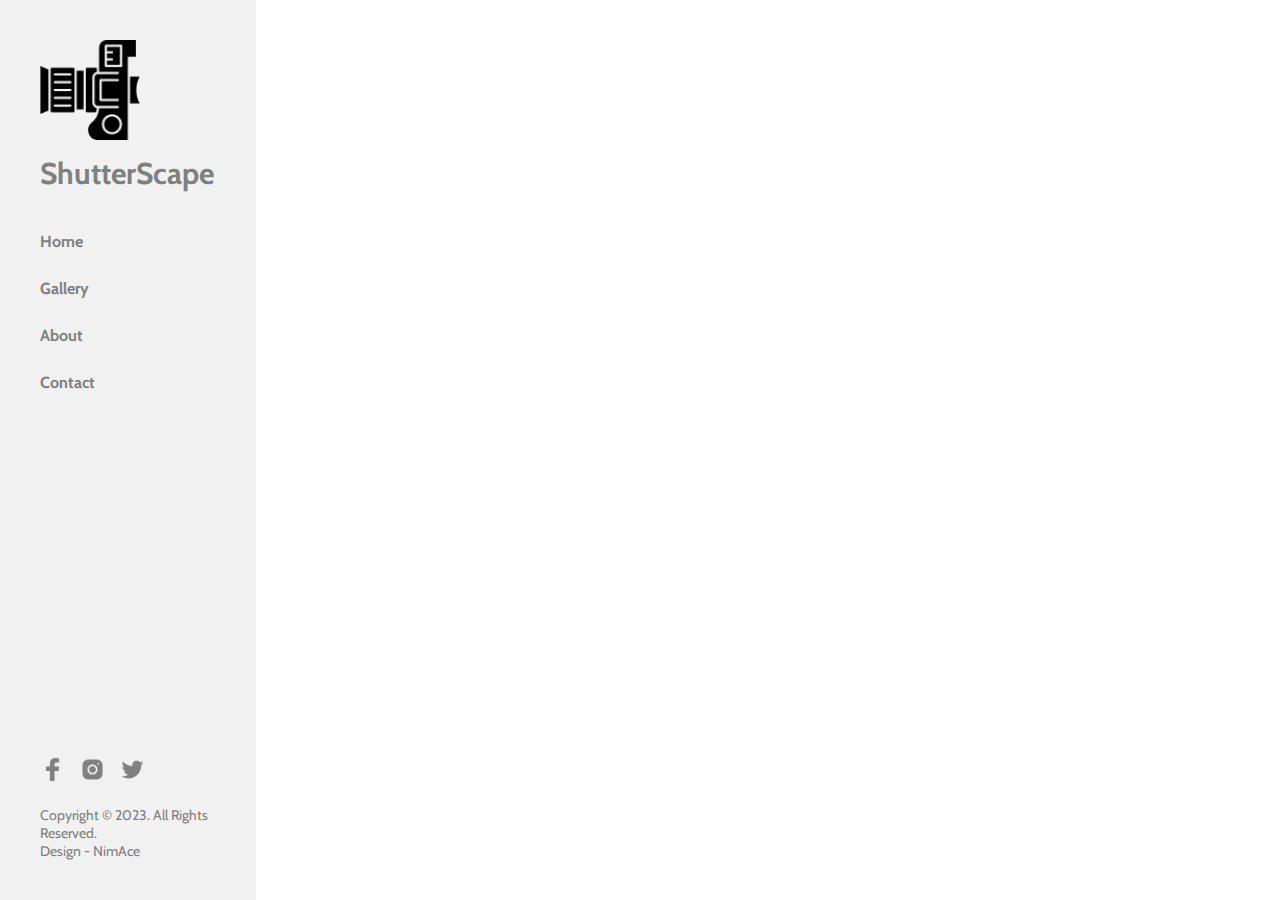
==== ShutterScape/index.html @ e4b71963 "Sidebar Desktop" ====
Icons/<!DOCTYPE html>
<html lang="en">
<head>
    <meta charset="UTF-8">
    <meta http-equiv="X-UA-Compatible" content="IE=edge">
    <meta name="viewport" content="width=device-width, initial-scale=1.0">
    <link rel="stylesheet" href="CSS/style.css">
    <title>Sidebar</title>
</head>
<body>
    <aside>
        <div class="container">
            <div class="logo">
                <a href="index.html">
                    <img src="Images/Icons/logo.png">
                    <h1 class="name">ShutterScape</h1>
                </a>
            </div>
            <div class="nav">
                <ul class="nav-list">
                    <li class="nav-items">
                        <a href="index.html">Home</a>
                    </li>
                    <li class="nav-items">
                        <a href="gallery.html">Gallery</a>
                    </li>
                    <li class="nav-items">
                        <a href="about.html">About</a>
                    </li>
                    <li class="nav-items">
                        <a href="contact.html">Contact</a>
                    </li>
                </ul>
            </div>
            <div class="footer">
                <div class="social">
                    <ul class="social-list">
                        <li class="social-items">
                            <a href="https://www.facebook.com">
                                <img src="Images/Icons/facebook.png">
                            </a>
                        </li>
                        <li class="social-items">
                            <a href="https://www.instagram.com">
                                <img src="Images/Icons/instagram.png">
                            </a>
                        </li>
                        <li class="social-items">
                            <a href="https://www.twitter.com">
                                <img src="Images/Icons/twitter.png">
                            </a>
                        </li>
                    </ul>
                </div>
                <div class="copyright">
                    <p>Copyright &copy; 2023. All Rights Reserved.</p>
                    <p>Design - NimAce</p>
                </div>
            </div>
        </div>
    </aside>
</body>
</html>
---- ShutterScape/CSS/style.css ----
@import url('https://fonts.googleapis.com/css2?family=Cabin');

*{
    margin: 0;
    padding: 0;
    box-sizing: border-box;
    font-family: 'Cabin', sans-serif;
}

aside {
    min-width: 250px;
    width: 20%;
    height: 100vh;
    background-color: #f1f1f1;
    position: fixed;
    top: 0;
    left: 0;
    z-index: 1;
}

aside .container{
    padding: 40px;
    position: relative;
    height: 100%;
    color: #808080;
}

aside .container ul{
    list-style: none;
}

aside .container a{
    text-decoration: none;
    color: #808080;
}

aside .container a:hover{
    color: #000;
    transition: .5s;
}

aside .container .logo img{
    width: 100px;
    height: 100px;
}

aside .container .logo .name{
    padding: 15px 0 0 0;
    font-size: 30px;
}

aside .container .nav{
    padding: 40px 0;
}

aside .container .nav .nav-list .nav-items{
    margin-bottom: 28px;
    font-size: 16px;
    font-weight: bold;
}

aside .container .nav .nav-list .nav-items a:hover{
    text-decoration: underline;
}

aside .container .footer{
    position: absolute;
    bottom: 40px;
    left: 40px;
    right: 40px;
}

aside .container .footer .social .social-list{
    display: flex;
    padding-bottom: 20px;
}

aside .container .footer .social .social-list .social-items{
    padding-right: 15px;
}

aside .container .footer .social .social-list .social-items img{
    height: 25px;
    width: 25px;
}

aside .container .footer .copyright p{
    font-size: 14px;
}
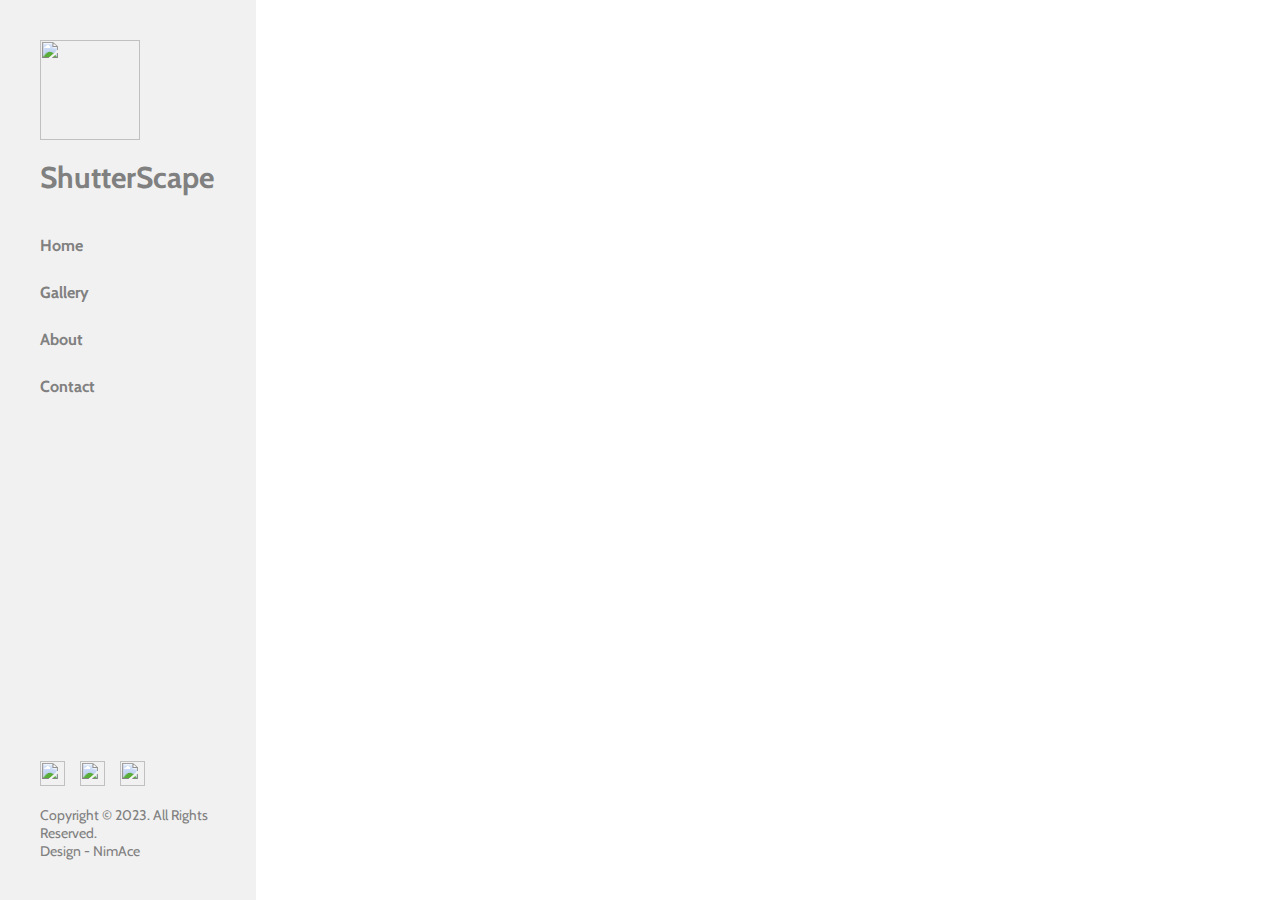
==== commit 80cd3d65: "Sidebar Responsive" ====
--- a/ShutterScape/index.html
+++ b/ShutterScape/index.html
@@ -1,63 +1,73 @@
-Icons/<!DOCTYPE html>
+<!DOCTYPE html>
 <html lang="en">
 <head>
     <meta charset="UTF-8">
     <meta http-equiv="X-UA-Compatible" content="IE=edge">
     <meta name="viewport" content="width=device-width, initial-scale=1.0">
     <link rel="stylesheet" href="CSS/style.css">
-    <title>Sidebar</title>
+    <title>SideBar</title>
 </head>
 <body>
     <aside>
         <div class="container">
             <div class="logo">
                 <a href="index.html">
-                    <img src="Images/Icons/logo.png">
+                    <img src="Images/logo.png">
                     <h1 class="name">ShutterScape</h1>
                 </a>
             </div>
-            <div class="nav">
-                <ul class="nav-list">
-                    <li class="nav-items">
-                        <a href="index.html">Home</a>
-                    </li>
-                    <li class="nav-items">
-                        <a href="gallery.html">Gallery</a>
-                    </li>
-                    <li class="nav-items">
-                        <a href="about.html">About</a>
-                    </li>
-                    <li class="nav-items">
-                        <a href="contact.html">Contact</a>
-                    </li>
-                </ul>
+            <div class="click-container">
+                <div class="menu-toggle">
+                    <div class="line"></div>
+                    <div class="line"></div>
+                    <div class="line"></div>
+                </div>
             </div>
-            <div class="footer">
-                <div class="social">
-                    <ul class="social-list">
-                        <li class="social-items">
-                            <a href="https://www.facebook.com">
-                                <img src="Images/Icons/facebook.png">
-                            </a>
+            <div class="menu-contents">
+                <div class="nav">
+                    <ul class="nav-list">
+                        <li class="nav-items">
+                            <a href="index.html">Home</a>
                         </li>
-                        <li class="social-items">
-                            <a href="https://www.instagram.com">
-                                <img src="Images/Icons/instagram.png">
-                            </a>
+                        <li class="nav-items">
+                            <a href="gallery.html">Gallery</a>
                         </li>
-                        <li class="social-items">
-                            <a href="https://www.twitter.com">
-                                <img src="Images/Icons/twitter.png">
-                            </a>
+                        <li class="nav-items">
+                            <a href="about.html">About</a>
+                        </li>
+                        <li class="nav-items">
+                            <a href="contact.html">Contact</a>
                         </li>
                     </ul>
                 </div>
-                <div class="copyright">
-                    <p>Copyright &copy; 2023. All Rights Reserved.</p>
-                    <p>Design - NimAce</p>
+                <div class="footer">
+                    <div class="social">
+                        <ul class="social-list">
+                            <li class="social-items">
+                                <a href="https://www.facebook.com">
+                                    <img src="Images/facebook.png">
+                                </a>
+                            </li>
+                            <li class="social-items">
+                                <a href="https://www.instagram.com">
+                                    <img src="Images/instagram.png">
+                                </a>
+                            </li>
+                            <li class="social-items">
+                                <a href="https://www.twitter.com">
+                                    <img src="Images/twitter.png">
+                                </a>
+                            </li>
+                        </ul>
+                    </div>
+                    <div class="copyright">
+                        <p>Copyright &copy; 2023. All Rights Reserved.</p>
+                        <p>Design - NimAce</p>
+                    </div>
                 </div>
             </div>
         </div>
     </aside>
 </body>
-</html>+</html>
+<script type="text/javascript" src="JS/main.js"></script>--- a/ShutterScape/CSS/style.css
+++ b/ShutterScape/CSS/style.css
@@ -7,22 +7,24 @@
     font-family: 'Cabin', sans-serif;
 }
 
-aside {
-    min-width: 250px;
-    width: 20%;
-    height: 100vh;
+aside{
+    height: 90px;
+    width: 100%;
     background-color: #f1f1f1;
     position: fixed;
     top: 0;
     left: 0;
-    z-index: 1;
+    right: 0;
 }
 
 aside .container{
-    padding: 40px;
+    padding: 0 30px;
     position: relative;
     height: 100%;
     color: #808080;
+    background-color: white;
+    display: flex;
+    align-items: center;
 }
 
 aside .container ul{
@@ -32,6 +34,8 @@
 aside .container a{
     text-decoration: none;
     color: #808080;
+    display: flex;
+    align-items: center;
 }
 
 aside .container a:hover{
@@ -39,51 +43,268 @@
     transition: .5s;
 }
 
+/* =========== Mobile Begins =========== */
+
+/* =========== Logo Begins =========== */
 aside .container .logo img{
+    height: 40px;
+    width: 40px;
+}
+
+aside .container .logo .name{
+    padding: 0 0 0 10px;
+    font-size: 26px;
+    color: #000;
+}
+/* =========== Logo Ends =========== */
+
+/* =========== Hamburger Begins =========== */
+aside .container input{
+    transform: scale(0);
+}
+
+aside .container .click-container{
+    position: absolute;
+    right: 30px;
+    height: 45px;
+    width: auto;
+    cursor: pointer;
+    display: flex;
+    align-items: center;
+}
+
+aside .container .click-container .menu-toggle{
+    position: relative;
+    height: 40px;
+    width: 30px;
+    padding-left: auto;
+}
+
+aside .container .click-container .menu-toggle .line{
+    width: 30px;
+    height: 3px;
+    position: absolute;
+    background-color: #000;
+    transition: .5s;
+    border-radius: 10px;
+}
+
+aside .container .click-container .menu-toggle .line:nth-child(1){
+    position: absolute;
+    top: 10px;
+}
+
+aside .container .click-container .menu-toggle .line:nth-child(2){
+    position: absolute;
+    top: 20px;
+}
+
+aside .container .click-container .menu-toggle .line:nth-child(3){
+    position: absolute;
+    top: 30px;
+}
+
+aside .container .click-container .active .line:nth-child(1){
+    transform: rotate(45deg) translate(9.5px, 5px);
+}
+
+aside .container .click-container .active .line:nth-child(2){
+    opacity: 0;
+}
+
+aside .container .click-container .active .line:nth-child(3){
+    transform: rotate(-45deg) translate(9px, -5px);
+}
+/* =========== Hamburger Ends =========== */
+
+/* =========== Menu Begins =========== */
+aside .container .menu-contents > *{
+    display: none;
+}
+
+aside .container > .active{
+    position: absolute;
+    background: #D9D9D9;
+    top: 90px;
+    height: calc(100vh - 190px);
+    left: 0;
+    right: 0;
+    display: flex;
+    flex-direction: column;
+    align-items: center;
+    justify-content: center;
+    width: 100%;
+    opacity: 0.8;
+}
+
+aside .container > .active > *{
+    display: block;
+}
+
+aside .container .active .nav{
+    width: 100%;
+}
+
+aside .container .active .nav .nav-list{
+    display: flex;
+    flex-direction: column;
+    align-items: center;
+    justify-content: center;
+
+}
+
+aside .container .active .nav .nav-list .nav-items{
+    padding: 10% 0;
+    border-bottom: 2px solid black;
+    font-size: 30px;
+    width: 50%;
+    display: flex;
+    justify-content: center;
+}
+
+aside .container .active .nav .nav-list .nav-items:last-child{
+    border-bottom: none;
+}
+/* =========== Menu Ends =========== */
+
+/* =========== Footer Begins =========== */
+aside .container .active .footer{
+    position: fixed;
+    bottom: 0;
+    left: 0;
+    right: 0;
+    height: 100px;
+    display: flex;
+    align-items: center;
+    justify-content: center;
+    flex-direction: column;
+    background:white;
+}
+
+aside .container .active .footer .social{
+    width: 100%;
+    display: flex;
+    align-items: center;
+    justify-content: center;
+    flex-direction: column;
+}
+
+aside .container .active .footer .social .social-list{
+    display: flex;
+    align-items: center;
+    justify-content: center;
+    height: 20px;
     width: 100px;
-    height: 100px;
-}
-
-aside .container .logo .name{
-    padding: 15px 0 0 0;
-    font-size: 30px;
-}
-
-aside .container .nav{
-    padding: 40px 0;
-}
-
-aside .container .nav .nav-list .nav-items{
-    margin-bottom: 28px;
-    font-size: 16px;
-    font-weight: bold;
-}
-
-aside .container .nav .nav-list .nav-items a:hover{
-    text-decoration: underline;
-}
-
-aside .container .footer{
-    position: absolute;
-    bottom: 40px;
-    left: 40px;
-    right: 40px;
-}
-
-aside .container .footer .social .social-list{
-    display: flex;
-    padding-bottom: 20px;
-}
-
-aside .container .footer .social .social-list .social-items{
-    padding-right: 15px;
-}
-
-aside .container .footer .social .social-list .social-items img{
-    height: 25px;
-    width: 25px;
-}
-
-aside .container .footer .copyright p{
+}
+
+aside .container .active .footer .social .social-list .social-items{
+    padding: 0 15px;
+}
+
+aside .container .active .footer .social .social-list .social-items img{
+    height: 20px;
+}
+
+aside .container .active .footer .copyright{
+    width: 100%;
+    text-align: center;
+    padding-top: 10px;
+}
+
+aside .container .active .footer .copyright p{
     font-size: 14px;
-}+}
+/* =========== Footer Ends =========== */
+
+
+
+/* =========== Mobile Ends =========== */
+
+
+
+/* =========== Desktop Begins =========== */
+@media (min-width: 400px){
+    aside {
+        min-width: 250px;
+        width: 20%;
+        height: 100vh;
+    }
+
+    aside .container{
+        padding: 40px;
+        display: block;
+        background: #f1f1f1;
+    }
+
+    aside .container .logo a{
+        display: block;
+    }
+
+    aside .container a:hover >  .name{
+        color: #000;
+        transition: .5s;
+    }
+
+    aside .container .logo img{
+        width: 100px;
+        height: 100px;
+    }
+
+    aside .container .logo .name{
+        padding: 15px 0 0 0;
+        font-size: 30px;
+        text-decoration: none;
+        color: #808080;
+    }
+
+    aside .click-container{
+        transform: scale(0);
+    }
+
+    aside .container .menu-contents > *{
+        display: block;
+    }
+
+    aside .container .nav{
+        padding: 40px 0;
+    }
+
+    aside .container .nav .nav-list{
+        justify-content: left;
+    }
+
+    aside .container .nav .nav-list .nav-items{
+        margin-bottom: 28px;
+        font-size: 16px;
+        font-weight: bold;
+        border: none;
+        justify-content: left;
+    }
+
+    aside .container .footer{
+        position: absolute;
+        bottom: 40px;
+        left: 40px;
+        right: 40px;
+    }
+
+    aside .container .footer .social .social-list{
+        display: flex;
+        flex-direction: row;
+        padding-bottom: 20px;
+    }
+
+    aside .container .footer .social .social-list .social-items{
+        padding-right: 15px;
+    }
+
+    aside .container .footer .social .social-list .social-items img{
+        height: 25px;
+        width: 25px;
+    }
+
+    aside .container .footer .copyright p{
+        font-size: 14px;
+    }
+}
+/* =========== Desktop Ends =========== */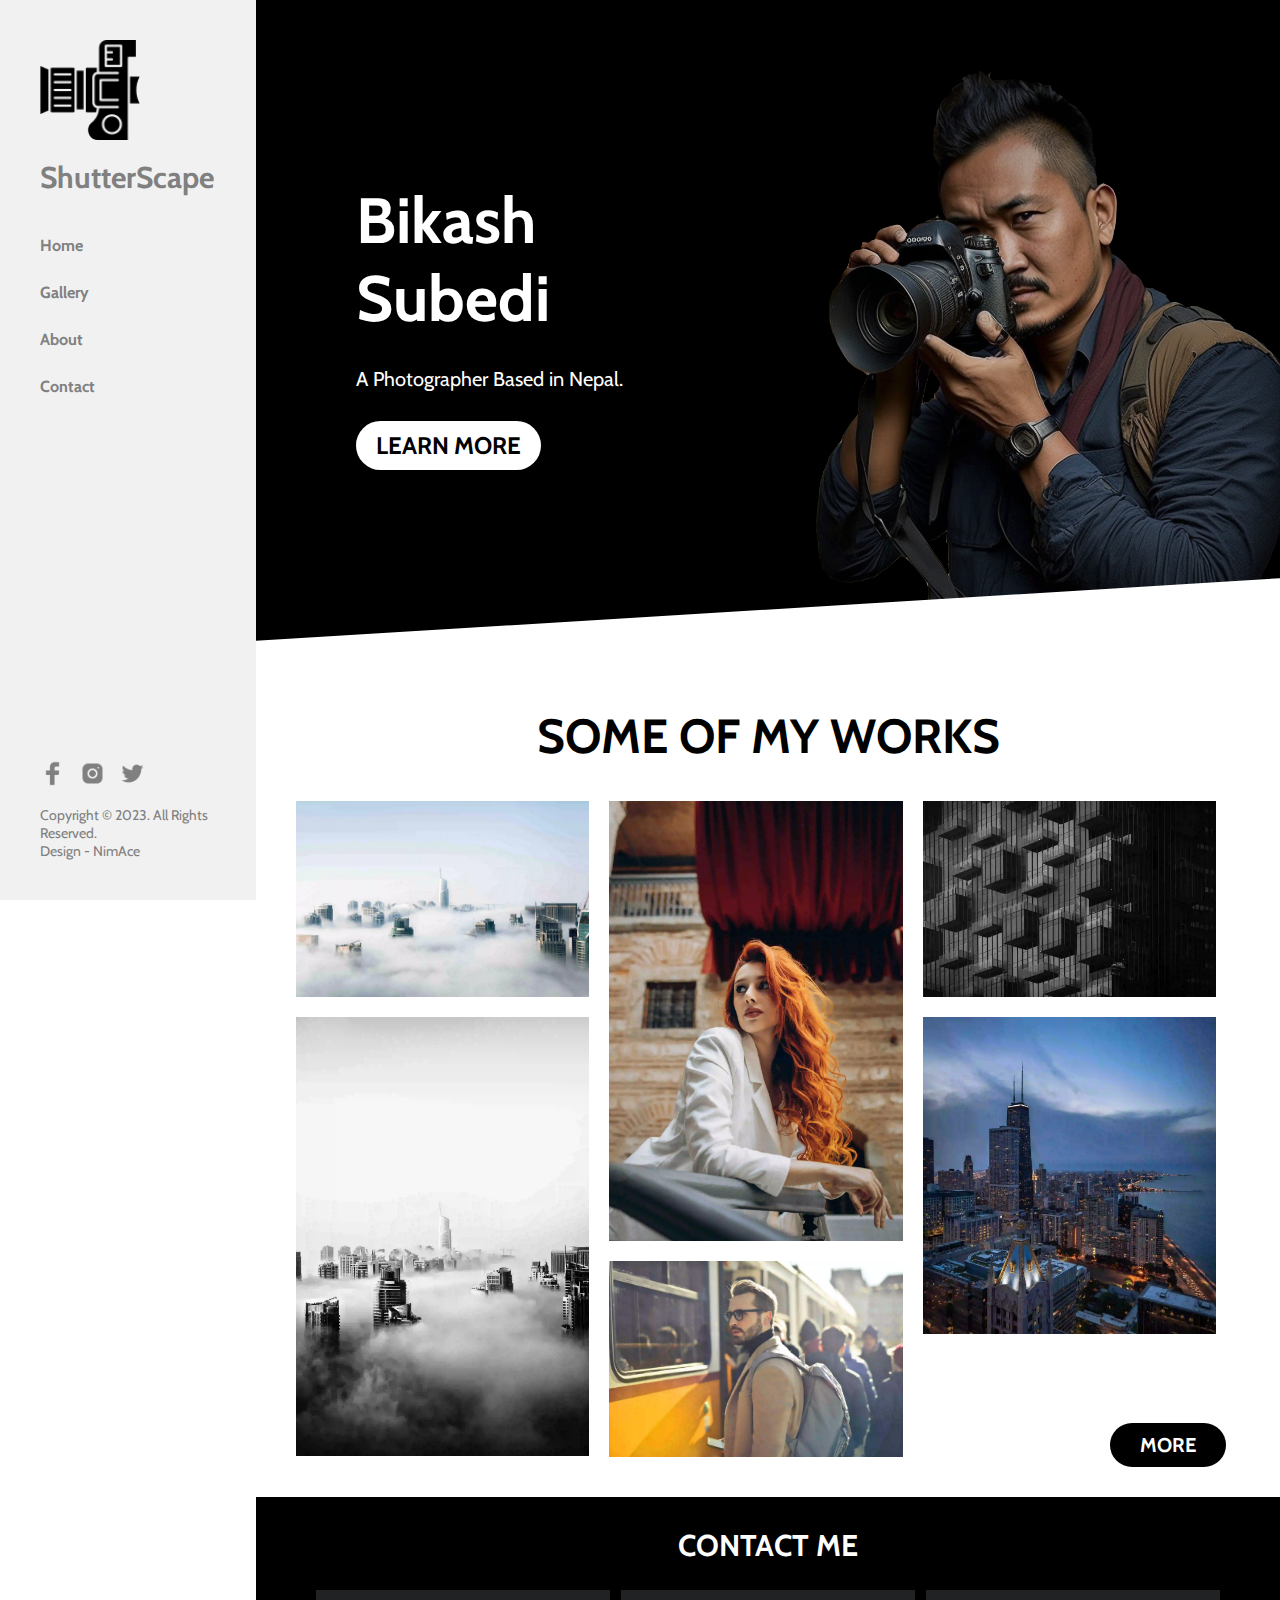
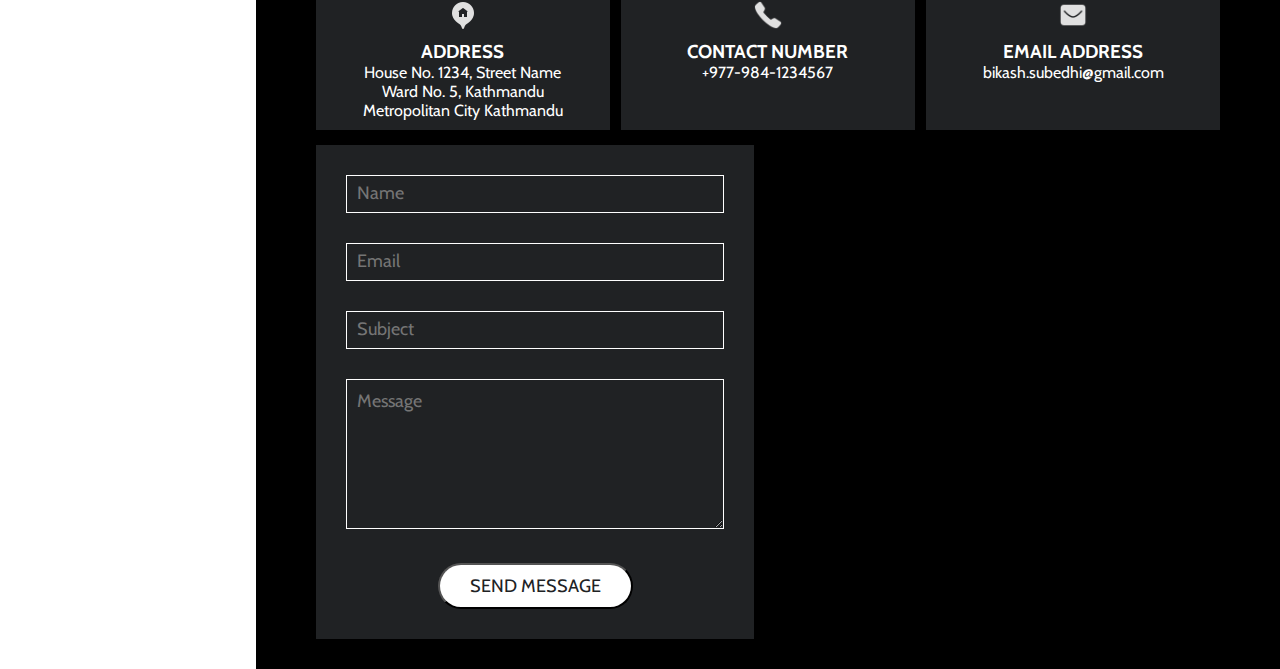
==== commit 77583f24: "Home Page Complete" ====
--- a/ShutterScape/index.html
+++ b/ShutterScape/index.html
@@ -1,73 +1,221 @@
 <!DOCTYPE html>
 <html lang="en">
-<head>
-    <meta charset="UTF-8">
-    <meta http-equiv="X-UA-Compatible" content="IE=edge">
-    <meta name="viewport" content="width=device-width, initial-scale=1.0">
-    <link rel="stylesheet" href="CSS/style.css">
+  <head>
+    <meta charset="UTF-8" />
+    <meta http-equiv="X-UA-Compatible" content="IE=edge" />
+    <meta name="viewport" content="width=device-width, initial-scale=1.0" />
+    <link rel="stylesheet" href="CSS/style.css" />
     <title>SideBar</title>
-</head>
-<body>
+  </head>
+  <body>
+    <!--------------- Sidebar Begins --------------->
     <aside>
-        <div class="container">
-            <div class="logo">
-                <a href="index.html">
-                    <img src="Images/logo.png">
-                    <h1 class="name">ShutterScape</h1>
-                </a>
-            </div>
-            <div class="click-container">
-                <div class="menu-toggle">
-                    <div class="line"></div>
-                    <div class="line"></div>
-                    <div class="line"></div>
-                </div>
-            </div>
-            <div class="menu-contents">
-                <div class="nav">
-                    <ul class="nav-list">
-                        <li class="nav-items">
-                            <a href="index.html">Home</a>
-                        </li>
-                        <li class="nav-items">
-                            <a href="gallery.html">Gallery</a>
-                        </li>
-                        <li class="nav-items">
-                            <a href="about.html">About</a>
-                        </li>
-                        <li class="nav-items">
-                            <a href="contact.html">Contact</a>
-                        </li>
-                    </ul>
-                </div>
-                <div class="footer">
-                    <div class="social">
-                        <ul class="social-list">
-                            <li class="social-items">
-                                <a href="https://www.facebook.com">
-                                    <img src="Images/facebook.png">
-                                </a>
-                            </li>
-                            <li class="social-items">
-                                <a href="https://www.instagram.com">
-                                    <img src="Images/instagram.png">
-                                </a>
-                            </li>
-                            <li class="social-items">
-                                <a href="https://www.twitter.com">
-                                    <img src="Images/twitter.png">
-                                </a>
-                            </li>
-                        </ul>
-                    </div>
-                    <div class="copyright">
-                        <p>Copyright &copy; 2023. All Rights Reserved.</p>
-                        <p>Design - NimAce</p>
-                    </div>
-                </div>
-            </div>
-        </div>
+      <div class="container">
+        <!---------- Logo Begins ---------->
+        <div class="logo">
+          <a href="index.html">
+            <img src="Images/Icons/logo.png" />
+            <h1 class="name">ShutterScape</h1>
+          </a>
+        </div>
+        <!---------- Logo Ends ---------->
+        <!---------- Hamburger Begins ---------->
+        <div class="click-container">
+          <div class="menu-toggle">
+            <div class="line"></div>
+            <div class="line"></div>
+            <div class="line"></div>
+          </div>
+        </div>
+        <!---------- Hamburger Ends ---------->
+        <!---------- Menu Begins ---------->
+        <div class="menu-contents">
+          <!---------- Navbar Begins ---------->
+          <nav class="nav">
+            <ul class="nav-list">
+              <li class="nav-items">
+                <a href="index.html">Home</a>
+              </li>
+              <li class="nav-items">
+                <a href="gallery.html">Gallery</a>
+              </li>
+              <li class="nav-items">
+                <a href="about.html">About</a>
+              </li>
+              <li class="nav-items">
+                <a href="contact.html">Contact</a>
+              </li>
+            </ul>
+          </nav>
+          <!---------- Navbar Ends ---------->
+          <!---------- Footer Begins ---------->
+          <footer class="footer">
+            <div class="social">
+              <ul class="social-list">
+                <li class="social-items">
+                  <a href="https://www.facebook.com">
+                    <img src="Images/Icons/facebook.png" />
+                  </a>
+                </li>
+                <li class="social-items">
+                  <a href="https://www.instagram.com">
+                    <img src="Images/Icons/instagram.png" />
+                  </a>
+                </li>
+                <li class="social-items">
+                  <a href="https://www.twitter.com">
+                    <img src="Images/Icons/twitter.png" />
+                  </a>
+                </li>
+              </ul>
+            </div>
+            <div class="copyright">
+              <p>Copyright &copy; 2023. All Rights Reserved.</p>
+              <p>Design - NimAce</p>
+            </div>
+          </footer>
+          <!---------- Footer Ends ---------->
+        </div>
+        <!---------- Menu Ends ---------->
+      </div>
     </aside>
-</body>
+    <!--------------- Sidebar Ends --------------->
+    <!--------------- Main Content Begins --------------->
+    <main>
+      <div class="container">
+        <!---------- About Begins ---------->
+        <div class="about">
+          <div class="about-text">
+            <h1 class="name">Bikash Subedi</h1>
+            <p class="info">A Photographer Based in Nepal.</p>
+            <a href="about.html">
+              <h2 class="learn">LEARN MORE</h2>
+            </a>
+          </div>
+          <div class="photographer">
+            <img src="Images/Photographer/photographer1-croped.jpg" />
+          </div>
+        </div>
+        <!---------- About Ends ---------->
+        <!---------- Gallery Begins ---------->
+        <div class="gallery">
+          <div class="gallery-text">
+            <h2 class="title">SOME OF MY WORKS</h2>
+          </div>
+          <div class="image-container">
+            <div class="col col1">
+              <img src="Images/Gallery/pic1.webp" />
+              <img src="Images/Gallery/pic2.webp" />
+            </div>
+            <div class="col col2">
+              <img src="Images/Gallery/pic6.webp" />
+              <img src="Images/Gallery/pic4.webp" />
+            </div>
+            <div class="col col3">
+              <img src="Images/Gallery/pic3.webp" class="pic-less" />
+              <img src="Images/Gallery/pic5.webp" />
+              <div class="button">
+                <a href="gallery.html">
+                  <h2 class="more">MORE</h2>
+                </a>
+              </div>
+            </div>
+          </div>
+        </div>
+        <!---------- Gallery Ends ---------->
+        <!---------- Contact Begins ---------->
+        <div class="contact">
+          <div class="contact-heading">
+            <h2 class="title">CONTACT ME</h2>
+          </div>
+          <div class="contact-info-cards">
+            <div class="card address">
+              <img src="Images/Icons/address.png" class="icon" />
+              <h3 class="contact-title">ADDRESS</h3>
+              <p class="contact-info">
+                House No. 1234, Street Name Ward No. 5, Kathmandu Metropolitan
+                City Kathmandu
+              </p>
+            </div>
+            <div class="card phone">
+              <img src="Images/Icons/phone.png" class="icon" />
+              <h3 class="contact-title">CONTACT NUMBER</h3>
+              <p class="contact-info">+977-984-1234567</p>
+            </div>
+            <div class="card email">
+              <img src="Images/Icons/email.png" class="icon" />
+              <h3 class="contact-title">EMAIL ADDRESS</h3>
+              <p class="contact-info">
+                <a href="mailto:bikash.subedhi@gmail.com">
+                  bikash.subedhi@gmail.com
+                </a>
+              </p>
+            </div>
+          </div>
+          <div class="contact-info-cards">
+            <div class="form">
+              <form class="message" action="index.html" method="post">
+                <input type="text" name="name" placeholder="Name" required />
+                <input type="email" name="email" placeholder="Email" required />
+                <input
+                  type="text"
+                  name="subject"
+                  placeholder="Subject"
+                  required
+                />
+                <textarea
+                  name="message"
+                  rows="8"
+                  cols="80"
+                  placeholder="Message"
+                  required
+                ></textarea>
+                <button type="submit" name="button">SEND MESSAGE</button>
+              </form>
+            </div>
+            <div class="map">
+              <iframe
+                class="map-area"
+                src="https://maps.google.com/maps?q=kathmandu%20ward%20no%205&t=&z=13&ie=UTF8&iwloc=&output=embed"
+                frameborder="0"
+                scrolling="no"
+                marginheight="0"
+                marginwidth="0"
+              ></iframe>
+            </div>
+          </div>
+        </div>
+        <!---------- Contact Ends ---------->
+        <!---------- Footer Begins ---------->
+        <footer class="footer">
+          <div class="social">
+            <ul class="social-list">
+              <li class="social-items">
+                <a href="https://www.facebook.com">
+                  <img src="Images/Icons/facebook.png" />
+                </a>
+              </li>
+              <li class="social-items">
+                <a href="https://www.instagram.com">
+                  <img src="Images/Icons/instagram.png" />
+                </a>
+              </li>
+              <li class="social-items">
+                <a href="https://www.twitter.com">
+                  <img src="Images/Icons/twitter.png" />
+                </a>
+              </li>
+            </ul>
+          </div>
+          <div class="copyright">
+            <p>Copyright &copy; 2023. All Rights Reserved.</p>
+            <p>Design - NimAce</p>
+          </div>
+        </footer>
+        <!---------- Footer Ends ---------->
+      </div>
+    </main>
+    <!--------------- Main Content Ends --------------->
+  </body>
 </html>
-<script type="text/javascript" src="JS/main.js"></script>+<script type="text/javascript" src="JS/main.js"></script>
--- a/ShutterScape/CSS/style.css
+++ b/ShutterScape/CSS/style.css
@@ -1,310 +1,643 @@
-@import url('https://fonts.googleapis.com/css2?family=Cabin');
-
-*{
-    margin: 0;
-    padding: 0;
-    box-sizing: border-box;
-    font-family: 'Cabin', sans-serif;
-}
-
-aside{
-    height: 90px;
-    width: 100%;
-    background-color: #f1f1f1;
-    position: fixed;
-    top: 0;
-    left: 0;
-    right: 0;
-}
-
-aside .container{
-    padding: 0 30px;
-    position: relative;
-    height: 100%;
-    color: #808080;
-    background-color: white;
-    display: flex;
-    align-items: center;
-}
-
-aside .container ul{
-    list-style: none;
-}
-
-aside .container a{
+/*************** Global Begins ***************/
+@import url("https://fonts.googleapis.com/css2?family=Cabin");
+* {
+  margin: 0;
+  padding: 0;
+  box-sizing: border-box;
+  font-family: "Cabin", sans-serif;
+  overflow-x: hidden;
+}
+a {
+  text-decoration: none;
+}
+ul {
+  list-style: none;
+}
+/*************** Global Ends ***************/
+
+/*************** Mobile Begins ***************/
+/*************** Sidebar Begins ***************/
+aside {
+  height: 90px;
+  width: 100vw;
+  background-color: #f1f1f1;
+  position: fixed;
+  top: 0;
+  left: 0;
+  right: 0;
+  z-index: 2;
+}
+aside .container {
+  padding: 0 30px;
+  position: relative;
+  height: 100%;
+  color: #808080;
+  background-color: white;
+  display: flex;
+  align-items: center;
+}
+aside .container ul {
+  list-style: none;
+}
+aside .container a {
+  text-decoration: none;
+  color: #808080;
+  display: flex;
+  align-items: center;
+}
+aside .container a:hover {
+  color: #000;
+  transition: 0.5s;
+}
+/*************** Logo Begins ***************/
+aside .container .logo img {
+  height: 40px;
+  width: 40px;
+}
+aside .container .logo .name {
+  padding: 0 0 0 10px;
+  font-size: 26px;
+  color: #000;
+}
+/*************** Logo Ends ***************/
+/*************** Hamburger Begins ***************/
+aside .container input {
+  transform: scale(0);
+}
+aside .container .click-container {
+  position: absolute;
+  right: 30px;
+  height: 45px;
+  width: auto;
+  cursor: pointer;
+  display: flex;
+  align-items: center;
+}
+aside .container .click-container .menu-toggle {
+  position: relative;
+  height: 40px;
+  width: 30px;
+  padding-left: auto;
+}
+aside .container .click-container .menu-toggle .line {
+  width: 30px;
+  height: 3px;
+  position: absolute;
+  background-color: #000;
+  transition: 0.5s;
+  border-radius: 10px;
+}
+aside .container .click-container .menu-toggle .line:nth-child(1) {
+  position: absolute;
+  top: 10px;
+}
+aside .container .click-container .menu-toggle .line:nth-child(2) {
+  position: absolute;
+  top: 20px;
+}
+
+aside .container .click-container .menu-toggle .line:nth-child(3) {
+  position: absolute;
+  top: 30px;
+}
+aside .container .click-container .active .line:nth-child(1) {
+  transform: rotate(45deg) translate(9.5px, 5px);
+}
+aside .container .click-container .active .line:nth-child(2) {
+  opacity: 0;
+}
+aside .container .click-container .active .line:nth-child(3) {
+  transform: rotate(-45deg) translate(9px, -5px);
+}
+/*************** Hamburger Ends ***************/
+
+/*************** Menu Begins ***************/
+aside .container .menu-contents > * {
+  display: none;
+}
+aside .container > .active {
+  position: fixed;
+  top: 90px;
+  height: calc(100vh - 190px);
+  left: 0;
+  right: 0;
+  bottom: 90px;
+  display: flex;
+  flex-direction: column;
+  align-items: center;
+  justify-content: center;
+  width: 100%;
+  opacity: 0.98;
+}
+aside .container > .active > * {
+  display: block;
+  height: 100%;
+  animation: left-to-right 0.5s forwards;
+}
+aside .container .active .nav {
+  width: 100%;
+  background: #d9d9d9;
+}
+aside .container .active .nav .nav-list {
+  display: flex;
+  flex-direction: column;
+  align-items: center;
+  justify-content: center;
+  height: 100%;
+}
+aside .container .active .nav .nav-list .nav-items {
+  padding: 10% 0;
+  border-bottom: 2px solid black;
+  font-size: 30px;
+  width: 50%;
+  display: flex;
+  justify-content: center;
+}
+aside .container .active .nav .nav-list .nav-items:last-child {
+  border-bottom: none;
+}
+/*************** Menu Ends ***************/
+
+/*************** Footer Begins ***************/
+aside .container .active .footer {
+  position: fixed;
+  bottom: 0;
+  left: 0;
+  right: 0;
+  height: 100px;
+  display: flex;
+  align-items: center;
+  justify-content: center;
+  flex-direction: column;
+  background: white;
+}
+aside .container .active .footer .social {
+  width: 100%;
+  display: flex;
+  align-items: center;
+  justify-content: center;
+  flex-direction: column;
+}
+aside .container .active .footer .social .social-list {
+  display: flex;
+  align-items: center;
+  justify-content: center;
+  height: 20px;
+  width: 100px;
+}
+aside .container .active .footer .social .social-list .social-items {
+  padding: 0 5px;
+}
+aside .container .active .footer .social .social-list .social-items img {
+  height: 20px;
+}
+aside .container .active .footer .copyright {
+  width: 100%;
+  text-align: center;
+  padding-top: 10px;
+}
+aside .container .active .footer .copyright p {
+  font-size: 14px;
+}
+/*************** Footer Ends ***************/
+/*************** Sidebar Ends ***************/
+
+/*************** Main Begins ***************/
+main {
+  min-height: 100vh;
+  padding-top: 90px;
+}
+main .container {
+  width: 100%;
+  height: 100%;
+  display: flex;
+  flex-direction: column;
+  justify-content: center;
+  align-items: center;
+}
+/*************** About Begins ***************/
+main .container .about {
+  width: 800px;
+  height: 100%;
+  display: flex;
+  flex-direction: column;
+  align-items: center;
+  text-align: center;
+  background-color: black;
+  color: white;
+  padding: 80px 30px 40px 30px;
+  overflow: hidden;
+  position: relative;
+}
+main .container .about::before {
+  content: "";
+  position: absolute;
+  left: 50%;
+  top: 50%;
+  transform: translate(-50%, 100%) rotate(-17deg);
+  background: white;
+  width: 120%;
+  height: 40%;
+  z-index: 1;
+}
+main .container .about .about-text {
+  margin-bottom: 26px;
+}
+main .container .about .about-text .name {
+  font-size: 3rem;
+  margin-bottom: 55px;
+}
+main .container .about .about-text .info {
+  font-size: 20px;
+  margin-bottom: 45px;
+}
+main .container .about .about-text a .learn {
+  font-size: 24px;
+  padding: 10px 20px;
+  background: white;
+  color: black;
+  border-radius: 50px;
+  width: fit-content;
+  margin: 0 auto;
+}
+main .container .about .photographer img {
+  width: 300px;
+}
+/*************** About Ends ***************/
+
+/*************** Gallery Begins ***************/
+main .container .gallery {
+  width: 100%;
+  display: flex;
+  flex-direction: column;
+  align-items: center;
+  text-align: center;
+  padding: 30px;
+  overflow: hidden;
+  position: relative;
+}
+main .container .gallery .gallery-text {
+  margin-bottom: 26px;
+  font-size: 20px;
+}
+main .container .gallery .image-container .col img {
+  width: 100%;
+  padding-bottom: 30px;
+}
+main .container .gallery .col .button a .more {
+  font-size: 24px;
+  padding: 10px 20px;
+  background: black;
+  color: white;
+  border-radius: 50px;
+  width: fit-content;
+  margin: 0 auto;
+}
+/*************** Gallery Ends ***************/
+
+/*************** Contact Begins ***************/
+main .container .contact {
+  width: 100vw;
+  height: 100%;
+  background: black;
+  color: white;
+  display: flex;
+  flex-direction: column;
+  align-items: center;
+  text-align: center;
+  padding: 30px;
+  overflow: hidden;
+  position: relative;
+}
+main .container .contact .contact-heading {
+  margin-bottom: 26px;
+  font-size: 20px;
+}
+main .container .contact .contact-info-cards > * {
+  width: 100%;
+  display: flex;
+  flex-direction: column;
+  align-items: center;
+  text-align: center;
+  margin-bottom: 15px;
+  padding: 10px 30px;
+  background: #202224;
+}
+main .container .contact .contact-info-cards .map {
+  background: none;
+  padding: 10px 0 0 0;
+  margin-bottom: 0;
+}
+main .container .contact .contact-info-cards img {
+  height: 30px;
+  margin-bottom: 10px;
+}
+main .container .contact .contact-info-cards .contact-text .contact-title {
+  font-size: 20px;
+}
+main .container .contact .contact-info-cards .contact-text .contact-info {
+  font-size: 16px;
+}
+main .container .contact .contact-info-cards .contact-text > * {
+  margin-bottom: 15px;
+}
+main .container .contact .contact-info-cards .email .contact-info a {
+  color: white;
+}
+main .container .contact .contact-info-cards {
+  padding: 0 30px;
+}
+main .container .contact .contact-info-cards:last-child .form {
+  display: none;
+  padding: 0;
+  margin: 0;
+}
+main .container .contact .contact-info-cards:last-child .map iframe {
+  height: 400px;
+}
+/*************** Contact Ends ***************/
+
+/*************** Footer Begins ***************/
+main .container .footer {
+  width: 100%;
+  height: 100%;
+  display: flex;
+  flex-direction: column;
+  align-items: center;
+  text-align: center;
+  padding: 15px 30px;
+  overflow: hidden;
+  position: relative;
+}
+main .container .footer .social {
+  width: 100%;
+  display: flex;
+  align-items: center;
+  justify-content: center;
+  flex-direction: column;
+}
+main .container .footer .social .social-list {
+  display: flex;
+  align-items: center;
+  justify-content: center;
+  height: 30px;
+  width: 100px;
+}
+main .container .footer .social .social-list .social-items {
+  padding: 0 5px;
+}
+
+main .container .footer .social .social-list .social-items img {
+  height: 20px;
+}
+main .container .footer .copyright {
+  width: 100%;
+  text-align: center;
+  padding-top: 10px;
+}
+main .container .footer .copyright p {
+  font-size: 14px;
+}
+/*************** Footer Ends ***************/
+/*************** Main Ends ***************/
+/*************** Mobile Ends ***************/
+
+/*************** Desktop Begins ***************/
+@media (min-width: 450px) {
+  /*************** Sidebar Begins ***************/
+  aside {
+    min-width: 250px;
+    width: 20%;
+    height: 100vh;
+  }
+  aside .container {
+    padding: 40px;
+    display: block;
+    background: #f1f1f1;
+  }
+  aside .container .logo a {
+    display: block;
+  }
+  aside .container a:hover > .name {
+    color: #000;
+    transition: 0.5s;
+  }
+  aside .container .logo img {
+    width: 100px;
+    height: 100px;
+  }
+  aside .container .logo .name {
+    padding: 15px 0 0 0;
+    font-size: 30px;
     text-decoration: none;
     color: #808080;
+  }
+  aside .click-container {
+    transform: scale(0);
+  }
+  /*************** Nav Begins ***************/
+  aside .container .menu-contents > * {
+    display: block;
+  }
+  aside .container .nav {
+    padding: 40px 0;
+  }
+  aside .container .nav .nav-list {
+    justify-content: left;
+  }
+  aside .container .nav .nav-list .nav-items {
+    margin-bottom: 28px;
+    font-size: 16px;
+    font-weight: bold;
+    border: none;
+    justify-content: left;
+  }
+  /*************** Nav Ends ***************/
+
+  /*************** Footer Begins ***************/
+  aside .container .footer {
+    position: absolute;
+    bottom: 40px;
+    left: 40px;
+    right: 40px;
+  }
+  aside .container .footer .social .social-list {
     display: flex;
+    flex-direction: row;
+    padding-bottom: 20px;
+  }
+  aside .container .footer .social .social-list .social-items {
+    padding-right: 15px;
+  }
+  aside .container .footer .social .social-list .social-items img {
+    height: 25px;
+    width: 25px;
+  }
+  aside .container .footer .copyright p {
+    font-size: 14px;
+  }
+  /*************** Footer Ends ***************/
+  /*************** Sidebar Ends ***************/
+
+  /*************** Main Begins ***************/
+  main {
+    width: 80%;
+    position: absolute;
+    left: 20%;
+    padding-top: 0;
+  }
+  /*************** About Begins ***************/
+  main .container .about {
+    width: 100%;
+    height: 677px;
+    flex-direction: row;
+    justify-content: space-between;
     align-items: center;
-}
-
-aside .container a:hover{
-    color: #000;
-    transition: .5s;
-}
-
-/* =========== Mobile Begins =========== */
-
-/* =========== Logo Begins =========== */
-aside .container .logo img{
-    height: 40px;
-    width: 40px;
-}
-
-aside .container .logo .name{
-    padding: 0 0 0 10px;
-    font-size: 26px;
-    color: #000;
-}
-/* =========== Logo Ends =========== */
-
-/* =========== Hamburger Begins =========== */
-aside .container input{
-    transform: scale(0);
-}
-
-aside .container .click-container{
-    position: absolute;
-    right: 30px;
-    height: 45px;
-    width: auto;
-    cursor: pointer;
+    padding: 0 0 0 100px;
+  }
+  main .container .about::before {
+    width: 120%;
+    height: 40%;
+    transform: translate(-50%, 100%) rotate(-3.5deg);
+  }
+  main .container .about .about-text {
+    text-align: left;
+  }
+  main .container .about .about-text .name {
+    margin-bottom: 30px;
+    font-size: 4rem;
+  }
+  main .container .about .about-text .info {
+    margin-bottom: 30px;
+    font-size: 1.25rem;
+  }
+  main .container .about .about-text a .learn {
+    margin: 0;
+    font-size: 1.5rem;
+  }
+  main .container .about .photographer img {
+    width: 582px;
+    filter: contrast(100%) brightness(80%);
+  }
+  /*************** About Ends ***************/
+
+  /*************** Gallery Begins ***************/
+  main .container .gallery {
+    height: 100%;
+  }
+  main .container .gallery .gallery-text .title {
+    font-size: 3rem;
+  }
+  main .container .gallery .image-container {
     display: flex;
-    align-items: center;
-}
-
-aside .container .click-container .menu-toggle{
-    position: relative;
-    height: 40px;
-    width: 30px;
-    padding-left: auto;
-}
-
-aside .container .click-container .menu-toggle .line{
-    width: 30px;
-    height: 3px;
-    position: absolute;
-    background-color: #000;
-    transition: .5s;
-    border-radius: 10px;
-}
-
-aside .container .click-container .menu-toggle .line:nth-child(1){
-    position: absolute;
-    top: 10px;
-}
-
-aside .container .click-container .menu-toggle .line:nth-child(2){
-    position: absolute;
-    top: 20px;
-}
-
-aside .container .click-container .menu-toggle .line:nth-child(3){
-    position: absolute;
-    top: 30px;
-}
-
-aside .container .click-container .active .line:nth-child(1){
-    transform: rotate(45deg) translate(9.5px, 5px);
-}
-
-aside .container .click-container .active .line:nth-child(2){
-    opacity: 0;
-}
-
-aside .container .click-container .active .line:nth-child(3){
-    transform: rotate(-45deg) translate(9px, -5px);
-}
-/* =========== Hamburger Ends =========== */
-
-/* =========== Menu Begins =========== */
-aside .container .menu-contents > *{
-    display: none;
-}
-
-aside .container > .active{
-    position: absolute;
-    background: #D9D9D9;
-    top: 90px;
-    height: calc(100vh - 190px);
-    left: 0;
-    right: 0;
+    width: 100%;
+  }
+  main .container .gallery .image-container .col {
     display: flex;
     flex-direction: column;
-    align-items: center;
-    justify-content: center;
-    width: 100%;
-    opacity: 0.8;
-}
-
-aside .container > .active > *{
+    width: 32.5%;
+    position: relative;
+  }
+  main .container .gallery .image-container .col img {
+    width: 100%;
+    padding: 10px;
+  }
+  main .container .gallery .image-container .col3 img:nth-child(2) {
+    height: 50%;
+    object-fit: cover;
+  }
+  main .container .gallery .image-container .col3 .button {
+    position: absolute;
+    bottom: 0;
+    right: 0;
+    padding-top: 15px;
+  }
+  main .container .gallery .image-container .col3 .button a .more {
+    padding: 10px 30px;
+    font-size: 1.25rem;
+  }
+  /*************** Gallery Ends ***************/
+
+  /*************** Contact Begins ***************/
+  main .container .contact {
+    width: 100%;
+    padding: 30px;
+  }
+  main .container .contact .contact-info-cards {
+    width: 100%;
+    display: flex;
+    flex-direction: row;
+    justify-content: space-between;
+  }
+  main .container .contact .contact-info-cards > * {
+    width: 32.5%;
+  }
+  main .container .contact .contact-info-cards:last-child > * {
+    width: 48.5%;
+  }
+  main .container .contact .contact-info-cards:last-child .form {
     display: block;
-}
-
-aside .container .active .nav{
-    width: 100%;
-}
-
-aside .container .active .nav .nav-list{
-    display: flex;
-    flex-direction: column;
-    align-items: center;
-    justify-content: center;
-
-}
-
-aside .container .active .nav .nav-list .nav-items{
-    padding: 10% 0;
-    border-bottom: 2px solid black;
-    font-size: 30px;
-    width: 50%;
-    display: flex;
-    justify-content: center;
-}
-
-aside .container .active .nav .nav-list .nav-items:last-child{
-    border-bottom: none;
-}
-/* =========== Menu Ends =========== */
-
-/* =========== Footer Begins =========== */
-aside .container .active .footer{
-    position: fixed;
-    bottom: 0;
-    left: 0;
-    right: 0;
-    height: 100px;
-    display: flex;
-    align-items: center;
-    justify-content: center;
-    flex-direction: column;
-    background:white;
-}
-
-aside .container .active .footer .social{
-    width: 100%;
-    display: flex;
-    align-items: center;
-    justify-content: center;
-    flex-direction: column;
-}
-
-aside .container .active .footer .social .social-list{
-    display: flex;
-    align-items: center;
-    justify-content: center;
-    height: 20px;
-    width: 100px;
-}
-
-aside .container .active .footer .social .social-list .social-items{
-    padding: 0 15px;
-}
-
-aside .container .active .footer .social .social-list .social-items img{
-    height: 20px;
-}
-
-aside .container .active .footer .copyright{
-    width: 100%;
-    text-align: center;
-    padding-top: 10px;
-}
-
-aside .container .active .footer .copyright p{
-    font-size: 14px;
-}
-/* =========== Footer Ends =========== */
-
-
-
-/* =========== Mobile Ends =========== */
-
-
-
-/* =========== Desktop Begins =========== */
-@media (min-width: 400px){
-    aside {
-        min-width: 250px;
-        width: 20%;
-        height: 100vh;
-    }
-
-    aside .container{
-        padding: 40px;
-        display: block;
-        background: #f1f1f1;
-    }
-
-    aside .container .logo a{
-        display: block;
-    }
-
-    aside .container a:hover >  .name{
-        color: #000;
-        transition: .5s;
-    }
-
-    aside .container .logo img{
-        width: 100px;
-        height: 100px;
-    }
-
-    aside .container .logo .name{
-        padding: 15px 0 0 0;
-        font-size: 30px;
-        text-decoration: none;
-        color: #808080;
-    }
-
-    aside .click-container{
-        transform: scale(0);
-    }
-
-    aside .container .menu-contents > *{
-        display: block;
-    }
-
-    aside .container .nav{
-        padding: 40px 0;
-    }
-
-    aside .container .nav .nav-list{
-        justify-content: left;
-    }
-
-    aside .container .nav .nav-list .nav-items{
-        margin-bottom: 28px;
-        font-size: 16px;
-        font-weight: bold;
-        border: none;
-        justify-content: left;
-    }
-
-    aside .container .footer{
-        position: absolute;
-        bottom: 40px;
-        left: 40px;
-        right: 40px;
-    }
-
-    aside .container .footer .social .social-list{
-        display: flex;
-        flex-direction: row;
-        padding-bottom: 20px;
-    }
-
-    aside .container .footer .social .social-list .social-items{
-        padding-right: 15px;
-    }
-
-    aside .container .footer .social .social-list .social-items img{
-        height: 25px;
-        width: 25px;
-    }
-
-    aside .container .footer .copyright p{
-        font-size: 14px;
-    }
-}
-/* =========== Desktop Ends =========== */+  }
+  main .container .contact .contact-info-cards:last-child .form form {
+    padding: 30px;
+    width: 100%;
+  }
+  main .container .contact .contact-info-cards:last-child .form form input,
+  main .container .contact .contact-info-cards:last-child .form form textarea {
+    width: 100%;
+    padding: 10px;
+    margin-bottom: 30px;
+    border: none;
+    border: 1px solid white;
+    background-color: #202224;
+    color: white;
+    height: auto;
+  }
+  main
+    .container
+    .contact
+    .contact-info-cards:last-child
+    .form
+    form
+    input::placeholder,
+  main
+    .container
+    .contact
+    .contact-info-cards:last-child
+    .form
+    form
+    textarea::placeholder {
+    font-size: 18px;
+  }
+  main .container .contact .contact-info-cards:last-child .form form button {
+    font-size: 18px;
+    padding: 10px 30px;
+    color: #202224;
+    background-color: white;
+    border-radius: 50px;
+  }
+  main .container .contact .map iframe {
+    width: 100%;
+    height: 516px;
+  }
+  /*************** Contact Ends ***************/
+
+  /*************** Footer Begins ***************/
+  main .container .footer {
+    display: none;
+  }
+  /*************** Footer Ends ***************/
+  /*************** Main Ends ***************/
+}
+/*************** Desktop Ends ***************/
+
+/*************** Animation Begins ***************/
+@keyframes left-to-right {
+  0% {
+    transform: translateX(100%);
+  }
+  100% {
+    transform: translateX(0);
+  }
+}
+/*************** Animation Ends ***************/
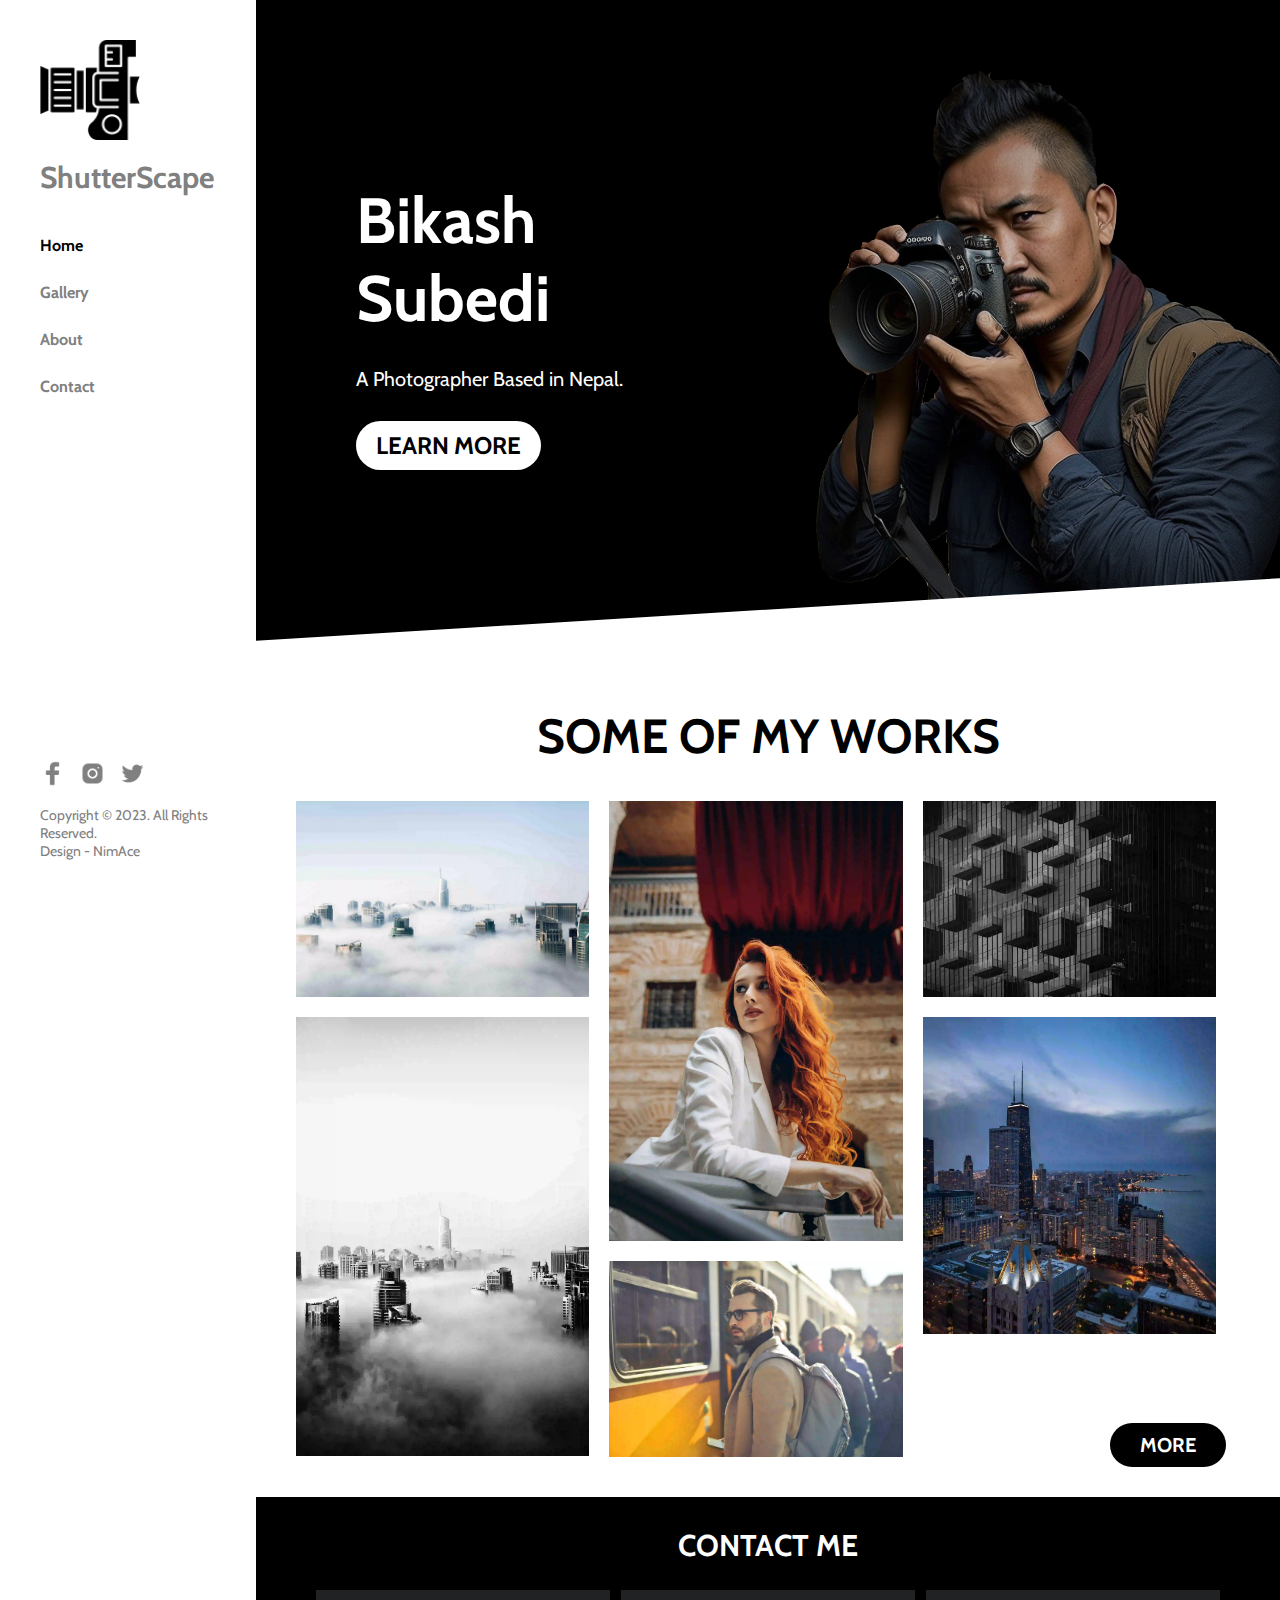
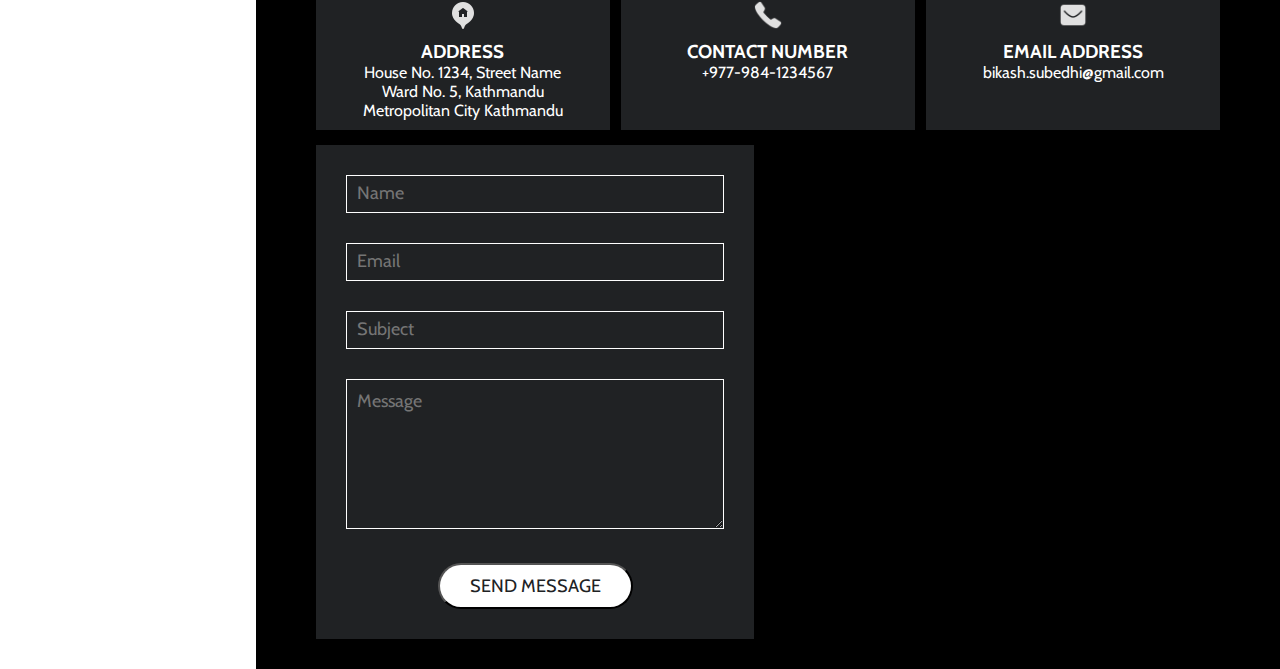
==== commit f98ef315: "Gallery Page" ====
--- a/ShutterScape/index.html
+++ b/ShutterScape/index.html
@@ -34,7 +34,7 @@
           <nav class="nav">
             <ul class="nav-list">
               <li class="nav-items">
-                <a href="index.html">Home</a>
+                <a href="index.html" class="active">Home</a>
               </li>
               <li class="nav-items">
                 <a href="gallery.html">Gallery</a>
@@ -84,7 +84,7 @@
     <main>
       <div class="container">
         <!---------- About Begins ---------->
-        <div class="about">
+        <div class="about-container">
           <div class="about-text">
             <h1 class="name">Bikash Subedi</h1>
             <p class="info">A Photographer Based in Nepal.</p>
@@ -98,7 +98,7 @@
         </div>
         <!---------- About Ends ---------->
         <!---------- Gallery Begins ---------->
-        <div class="gallery">
+        <div class="gallery-container">
           <div class="gallery-text">
             <h2 class="title">SOME OF MY WORKS</h2>
           </div>
@@ -124,7 +124,7 @@
         </div>
         <!---------- Gallery Ends ---------->
         <!---------- Contact Begins ---------->
-        <div class="contact">
+        <div class="contact-container">
           <div class="contact-heading">
             <h2 class="title">CONTACT ME</h2>
           </div>
--- a/ShutterScape/CSS/style.css
+++ b/ShutterScape/CSS/style.css
@@ -215,8 +215,9 @@
   justify-content: center;
   align-items: center;
 }
+/*************** HomePage Begins ***************/
 /*************** About Begins ***************/
-main .container .about {
+main .container .about-container {
   width: 800px;
   height: 100%;
   display: flex;
@@ -229,7 +230,7 @@
   overflow: hidden;
   position: relative;
 }
-main .container .about::before {
+main .container .about-container::before {
   content: "";
   position: absolute;
   left: 50%;
@@ -240,18 +241,18 @@
   height: 40%;
   z-index: 1;
 }
-main .container .about .about-text {
+main .container .about-container .about-text {
   margin-bottom: 26px;
 }
-main .container .about .about-text .name {
+main .container .about-container .about-text .name {
   font-size: 3rem;
   margin-bottom: 55px;
 }
-main .container .about .about-text .info {
+main .container .about-container .about-text .info {
   font-size: 20px;
   margin-bottom: 45px;
 }
-main .container .about .about-text a .learn {
+main .container .about-container .about-text a .learn {
   font-size: 24px;
   padding: 10px 20px;
   background: white;
@@ -260,31 +261,31 @@
   width: fit-content;
   margin: 0 auto;
 }
-main .container .about .photographer img {
+main .container .about-container .photographer img {
   width: 300px;
 }
 /*************** About Ends ***************/
 
 /*************** Gallery Begins ***************/
-main .container .gallery {
+main .container .gallery-container {
   width: 100%;
   display: flex;
   flex-direction: column;
   align-items: center;
   text-align: center;
+  overflow: hidden;
+  position: relative;
   padding: 30px;
-  overflow: hidden;
-  position: relative;
-}
-main .container .gallery .gallery-text {
+}
+main .container .gallery-container .gallery-text {
   margin-bottom: 26px;
   font-size: 20px;
 }
-main .container .gallery .image-container .col img {
+main .container .gallery-container .image-container .col img {
   width: 100%;
   padding-bottom: 30px;
 }
-main .container .gallery .col .button a .more {
+main .container .gallery-container .col .button a .more {
   font-size: 24px;
   padding: 10px 20px;
   background: black;
@@ -296,7 +297,7 @@
 /*************** Gallery Ends ***************/
 
 /*************** Contact Begins ***************/
-main .container .contact {
+main .container .contact-container {
   width: 100vw;
   height: 100%;
   background: black;
@@ -309,11 +310,11 @@
   overflow: hidden;
   position: relative;
 }
-main .container .contact .contact-heading {
+main .container .contact-container .contact-heading {
   margin-bottom: 26px;
   font-size: 20px;
 }
-main .container .contact .contact-info-cards > * {
+main .container .contact-container .contact-info-cards > * {
   width: 100%;
   display: flex;
   flex-direction: column;
@@ -323,39 +324,257 @@
   padding: 10px 30px;
   background: #202224;
 }
-main .container .contact .contact-info-cards .map {
+main .container .contact-container .contact-info-cards .map {
   background: none;
   padding: 10px 0 0 0;
   margin-bottom: 0;
 }
-main .container .contact .contact-info-cards img {
+main .container .contact-container .contact-info-cards img {
   height: 30px;
   margin-bottom: 10px;
 }
-main .container .contact .contact-info-cards .contact-text .contact-title {
+main .container .contact-container .contact-info-cards .contact-text .contact-title {
   font-size: 20px;
 }
-main .container .contact .contact-info-cards .contact-text .contact-info {
+main .container .contact-container .contact-info-cards .contact-text .contact-info {
   font-size: 16px;
 }
-main .container .contact .contact-info-cards .contact-text > * {
+main .container .contact-container .contact-info-cards .contact-text > * {
   margin-bottom: 15px;
 }
-main .container .contact .contact-info-cards .email .contact-info a {
+main .container .contact-container .contact-info-cards .email .contact-info a {
   color: white;
 }
-main .container .contact .contact-info-cards {
+main .container .contact-container .contact-info-cards {
   padding: 0 30px;
 }
-main .container .contact .contact-info-cards:last-child .form {
+main .container .contact-container .contact-info-cards:last-child .form {
   display: none;
   padding: 0;
   margin: 0;
 }
-main .container .contact .contact-info-cards:last-child .map iframe {
+main .container .contact-container .contact-info-cards:last-child .map iframe {
   height: 400px;
 }
 /*************** Contact Ends ***************/
+/*************** HomePage Ends ***************/
+
+/*************** Gallery Page Begins ***************/
+/*************** Gallery Header Begins ***************/
+main .container .gallery .header {
+  width: 100%;
+  height: 200px;
+  display: flex;
+  flex-direction: column;
+  align-items: center;
+  justify-content: center;
+  text-align: center;
+  padding: 30px;
+  background-color: black;
+  position: relative;
+  overflow: hidden;
+}
+main .container .gallery .header::before {
+  content: "";
+  position: absolute;
+  left: 50%;
+  top: 50%;
+  transform: translate(-50%, 100%) rotate(-6.5deg);
+  background: white;
+  width: 120%;
+  height: 40%;
+  z-index: 1;
+}
+main .container .gallery .header .heading {
+  color: white;
+  font-size: 64px;
+}
+/*************** Gallery Header Ends ***************/
+
+/*************** Gallery Container Begins ***************/
+main .container .gallery .gallery-body {
+  width: 100%;
+  height: 100%;
+  display: flex;
+  flex-direction: column;
+  align-items: center;
+  justify-content: center;
+  padding: 30px;
+  position: relative;
+}
+/*************** Categories Begins ***************/
+main .container .gallery .gallery-body .categories {
+  display: flex;
+  flex-direction: row;
+}
+main .container .gallery input {
+  display: none;
+}
+main .container .gallery .gallery-body .categories .category-items .category-container {
+  display: flex;
+  flex-wrap: wrap;
+  height: 30px;
+  overflow: hidden;
+}
+main .container .gallery .gallery-body .categories .category-items .open {
+  height: auto;
+}
+main .container .gallery .gallery-body .categories .category-items .category-container label {
+  padding: 5px 10px;
+  background-color: #d9d9d9;
+  border-radius: 50px;
+  margin: 0 10px 5px 0;
+  cursor: pointer;
+}
+main .container .gallery .gallery-body .categories .kebab {
+  width: 50px;
+}
+/*************** Categories Ends ***************/
+
+/*************** Images Begins ***************/
+main .container .gallery .gallery-body .image-box {
+  width: 100%;
+  height: 100%;
+  display: flex;
+  flex-wrap: wrap;
+  padding-top: 10px;
+}
+main .container .gallery .gallery-body .col .pic {
+  padding: 10px 0;
+}
+main .container .gallery .gallery-body .col .pic img {
+  width: 100%;
+}
+/*************** Image Sorting Begins ***************/
+#check1:checked ~ .gallery-body .image-box .col .pic {
+  opacity: 1;
+  transform: scale(1);
+  position: relative;
+  transition: 0.5s;
+}
+#check2:checked ~ .gallery-body .image-box .col .nature,
+#check2:checked ~ .gallery-body .image-box .col .animal,
+#check2:checked ~ .gallery-body .image-box .col .macro,
+#check2:checked ~ .gallery-body .image-box .col .city,
+#check2:checked ~ .gallery-body .image-box .col .monochrome,
+#check2:checked ~ .gallery-body .image-box .col .uncategorized {
+  opacity: 0;
+  transform: scale(0);
+  position: absolute;
+  transition: 0.5s;
+}
+#check2:checked ~ .gallery-body .image-box .col .people {
+  opacity: 1;
+  transform: scale(1);
+  position: relative;
+  transition: 0.5s;
+}
+#check3:checked ~ .gallery-body .image-box .col .people,
+#check3:checked ~ .gallery-body .image-box .col .animal,
+#check3:checked ~ .gallery-body .image-box .col .macro,
+#check3:checked ~ .gallery-body .image-box .col .city,
+#check3:checked ~ .gallery-body .image-box .col .monochrome,
+#check3:checked ~ .gallery-body .image-box .col .uncategorized {
+  opacity: 0;
+  transform: scale(0);
+  position: absolute;
+  transition: 0.5s;
+}
+#check3:checked ~ .gallery-body .image-box .col .nature {
+  opacity: 1;
+  transform: scale(1);
+  position: relative;
+  transition: 0.5s;
+}
+#check4:checked ~ .gallery-body .image-box .col .people,
+#check4:checked ~ .gallery-body .image-box .col .nature,
+#check4:checked ~ .gallery-body .image-box .col .macro,
+#check4:checked ~ .gallery-body .image-box .col .city,
+#check4:checked ~ .gallery-body .image-box .col .monochrome,
+#check4:checked ~ .gallery-body .image-box .col .uncategorized {
+  opacity: 0;
+  transform: scale(0);
+  position: absolute;
+  transition: 0.5s;
+}
+#check4:checked ~ .gallery-body .image-box .col .animal {
+  opacity: 1;
+  transform: scale(1);
+  position: relative;
+  transition: 0.5s;
+}
+#check5:checked ~ .gallery-body .image-box .col .people,
+#check5:checked ~ .gallery-body .image-box .col .nature,
+#check5:checked ~ .gallery-body .image-box .col .animal,
+#check5:checked ~ .gallery-body .image-box .col .city,
+#check5:checked ~ .gallery-body .image-box .col .monochrome,
+#check5:checked ~ .gallery-body .image-box .col .uncategorized {
+  opacity: 0;
+  transform: scale(0);
+  position: absolute;
+  transition: 0.5s;
+}
+#check5:checked ~ .gallery-body .image-box .col .macro {
+  opacity: 1;
+  transform: scale(1);
+  position: relative;
+  transition: 0.5s;
+}
+#check6:checked ~ .gallery-body .image-box .col .people,
+#check6:checked ~ .gallery-body .image-box .col .nature,
+#check6:checked ~ .gallery-body .image-box .col .animal,
+#check6:checked ~ .gallery-body .image-box .col .macro,
+#check6:checked ~ .gallery-body .image-box .col .monochrome,
+#check6:checked ~ .gallery-body .image-box .col .uncategorized {
+  opacity: 0;
+  transform: scale(0);
+  position: absolute;
+  transition: 0.5s;
+}
+#check6:checked ~ .gallery-body .image-box .col .city {
+  opacity: 1;
+  transform: scale(1);
+  position: relative;
+  transition: 0.5s;
+}
+#check7:checked ~ .gallery-body .image-box .col .people,
+#check7:checked ~ .gallery-body .image-box .col .nature,
+#check7:checked ~ .gallery-body .image-box .col .animal,
+#check7:checked ~ .gallery-body .image-box .col .macro,
+#check7:checked ~ .gallery-body .image-box .col .city,
+#check7:checked ~ .gallery-body .image-box .col .uncategorized {
+  opacity: 0;
+  transform: scale(0);
+  position: absolute;
+  transition: 0.5s;
+}
+#check7:checked ~ .gallery-body .image-box .col .monochrome {
+  opacity: 1;
+  transform: scale(1);
+  position: relative;
+  transition: 0.5s;
+}
+#check8:checked ~ .gallery-body .image-box .col .people,
+#check8:checked ~ .gallery-body .image-box .col .nature,
+#check8:checked ~ .gallery-body .image-box .col .animal,
+#check8:checked ~ .gallery-body .image-box .col .macro,
+#check8:checked ~ .gallery-body .image-box .col .city,
+#check8:checked ~ .gallery-body .image-box .col .monochrome {
+  opacity: 0;
+  transform: scale(0);
+  position: absolute;
+  transition: 0.5s;
+}
+#check8:checked ~ .gallery-body .image-box .col .uncategorized {
+  opacity: 1;
+  transform: scale(1);
+  position: relative;
+  transition: 0.5s;
+}
+/*************** Image Sorting Ends ***************/
+/*************** Images Ends ***************/
+/*************** Gallery Container Ends ***************/
+/*************** Gallery Page Ends ***************/
 
 /*************** Footer Begins ***************/
 main .container .footer {
@@ -404,6 +623,7 @@
 
 /*************** Desktop Begins ***************/
 @media (min-width: 450px) {
+  /*************** HomePage Begins ***************/
   /*************** Sidebar Begins ***************/
   aside {
     min-width: 250px;
@@ -413,7 +633,6 @@
   aside .container {
     padding: 40px;
     display: block;
-    background: #f1f1f1;
   }
   aside .container .logo a {
     display: block;
@@ -436,6 +655,9 @@
     transform: scale(0);
   }
   /*************** Nav Begins ***************/
+  aside .container .nav .nav-list .nav-items .active{
+    color: #000;
+  }
   aside .container .menu-contents > * {
     display: block;
   }
@@ -487,7 +709,7 @@
     padding-top: 0;
   }
   /*************** About Begins ***************/
-  main .container .about {
+  main .container .about-container {
     width: 100%;
     height: 677px;
     flex-direction: row;
@@ -495,95 +717,95 @@
     align-items: center;
     padding: 0 0 0 100px;
   }
-  main .container .about::before {
+  main .container .about-container::before {
     width: 120%;
     height: 40%;
     transform: translate(-50%, 100%) rotate(-3.5deg);
   }
-  main .container .about .about-text {
+  main .container .about-container .about-text {
     text-align: left;
   }
-  main .container .about .about-text .name {
+  main .container .about-container .about-text .name {
     margin-bottom: 30px;
     font-size: 4rem;
   }
-  main .container .about .about-text .info {
+  main .container .about-container .about-text .info {
     margin-bottom: 30px;
     font-size: 1.25rem;
   }
-  main .container .about .about-text a .learn {
+  main .container .about-container .about-text a .learn {
     margin: 0;
     font-size: 1.5rem;
   }
-  main .container .about .photographer img {
+  main .container .about-container .photographer img {
     width: 582px;
     filter: contrast(100%) brightness(80%);
   }
   /*************** About Ends ***************/
 
   /*************** Gallery Begins ***************/
-  main .container .gallery {
+  main .container .gallery-container {
     height: 100%;
   }
-  main .container .gallery .gallery-text .title {
+  main .container .gallery-container .gallery-text .title {
     font-size: 3rem;
   }
-  main .container .gallery .image-container {
+  main .container .gallery-container .image-container {
     display: flex;
     width: 100%;
   }
-  main .container .gallery .image-container .col {
+  main .container .gallery-container .image-container .col {
     display: flex;
     flex-direction: column;
     width: 32.5%;
     position: relative;
   }
-  main .container .gallery .image-container .col img {
+  main .container .gallery-container .image-container .col img {
     width: 100%;
     padding: 10px;
   }
-  main .container .gallery .image-container .col3 img:nth-child(2) {
+  main .container .gallery-container .image-container .col3 img:nth-child(2) {
     height: 50%;
     object-fit: cover;
   }
-  main .container .gallery .image-container .col3 .button {
+  main .container .gallery-container .image-container .col3 .button {
     position: absolute;
     bottom: 0;
     right: 0;
     padding-top: 15px;
   }
-  main .container .gallery .image-container .col3 .button a .more {
+  main .container .gallery-container .image-container .col3 .button a .more {
     padding: 10px 30px;
     font-size: 1.25rem;
   }
   /*************** Gallery Ends ***************/
 
   /*************** Contact Begins ***************/
-  main .container .contact {
+  main .container .contact-container {
     width: 100%;
     padding: 30px;
   }
-  main .container .contact .contact-info-cards {
+  main .container .contact-container .contact-info-cards {
     width: 100%;
     display: flex;
     flex-direction: row;
     justify-content: space-between;
   }
-  main .container .contact .contact-info-cards > * {
+  main .container .contact-container .contact-info-cards > * {
     width: 32.5%;
   }
-  main .container .contact .contact-info-cards:last-child > * {
+  main .container .contact-container .contact-info-cards:last-child > * {
     width: 48.5%;
   }
-  main .container .contact .contact-info-cards:last-child .form {
+  main .container .contact-container .contact-info-cards:last-child .form {
     display: block;
   }
-  main .container .contact .contact-info-cards:last-child .form form {
+  main .container .contact-container .contact-info-cards:last-child .form form {
     padding: 30px;
     width: 100%;
   }
-  main .container .contact .contact-info-cards:last-child .form form input,
-  main .container .contact .contact-info-cards:last-child .form form textarea {
+  main .container .contact-container .contact-info-cards:last-child .form form input,
+  main .container .contact-container .contact-info-cards:last-child .form form textarea {
     width: 100%;
     padding: 10px;
     margin-bottom: 30px;
@@ -593,30 +815,18 @@
     color: white;
     height: auto;
   }
-  main
-    .container
-    .contact
-    .contact-info-cards:last-child
-    .form
-    form
-    input::placeholder,
-  main
-    .container
-    .contact
-    .contact-info-cards:last-child
-    .form
-    form
-    textarea::placeholder {
+  main .container .contact-container .contact-info-cards:last-child .form form input::placeholder,
+  main .container .contact-container .contact-info-cards:last-child .form form textarea::placeholder {
     font-size: 18px;
   }
-  main .container .contact .contact-info-cards:last-child .form form button {
+  main .container .contact-container .contact-info-cards:last-child .form form button {
     font-size: 18px;
     padding: 10px 30px;
     color: #202224;
     background-color: white;
     border-radius: 50px;
   }
-  main .container .contact .map iframe {
+  main .container .contact-container .map iframe {
     width: 100%;
     height: 516px;
   }
@@ -627,6 +837,95 @@
     display: none;
   }
   /*************** Footer Ends ***************/
+  /*************** HomePage Ends ***************/
+
+  /*************** Gallery Page Begins ***************/
+  /*************** Gallery Header Begins ***************/
+  main .container .gallery .header::before {
+    transform: translate(-50%, 100%) rotate(-1.9deg);
+  }
+  /*************** Gallery Header Ends ***************/
+
+  /*************** Gallery Container Begins ***************/
+  /*************** Categories Begins ***************/
+  main .container .gallery .gallery-body .categories {
+    width: 100%;
+  }
+  main .container .gallery .gallery-body .categories .category-items {
+    width: 100%;
+  }
+  main .container .gallery .gallery-body .categories .category-items .category-container {
+    display: flex;
+    width: 100%;
+    align-items: center;
+    justify-content: space-evenly;
+  }
+  main .container .gallery .gallery-body .categories .kebab {
+    display: none;
+  }
+  main .container .gallery .gallery-body .categories .category-items .category-container label {
+    padding: 5px 15px;
+  }
+  /*************** Categories Ends ***************/
+
+  /*************** Images Begins ***************/
+  main .container .gallery .gallery-body .col {
+    display: flex;
+    flex-direction: column;
+    width: 32.5%;
+    padding: 0 10px;
+    text-align: center;
+  }
+  main .container .gallery .gallery-body .col .pic {
+    margin-bottom: 15px;
+    border-radius: 10px;
+    padding: 0;
+    transition: 0.5s;
+    position: relative;
+    box-shadow: 3px 3px 5px rgb(83, 83, 83);
+    overflow: hidden;
+  }
+  main .container .gallery .gallery-body .col .pic img{
+    width: 100%;
+    height: 100%;
+    border-radius: 10px;
+  }
+  main .container .gallery .gallery-body .col .pic::before {
+    content: "SHUTTERSCAPE";
+    position: absolute;
+    top: 0;
+    left: 50%;
+    transform: translate(-50%, -50%);
+    color: white;
+    font-size: 22px;
+    font-weight: bold;
+    width: 100%;
+    z-index: 1;
+    opacity: 0;
+    transition: 0.3s;
+    transition-delay: 0.2s;
+  }
+  main .container .gallery .gallery-body .col .pic::after {
+    content: "";
+    position: absolute;
+    bottom: 0;
+    left: 0;
+    width: 100%;
+    border-radius: 10px;
+    height: 0;
+    background-color: rgba(0, 0, 0, 0.4);
+    transition: 0.3s;
+  }
+  main .container .gallery .gallery-body .col .pic:hover::after {
+    height: 100%;
+  }
+  main .container .gallery .gallery-body .col .pic:hover::before {
+    top: 50%;
+    opacity: 1;
+  }
+  /*************** Images Ends ***************/
+  /*************** Gallery Container Ends ***************/
+  /*************** Gallery Page Ends ***************/
   /*************** Main Ends ***************/
 }
 /*************** Desktop Ends ***************/
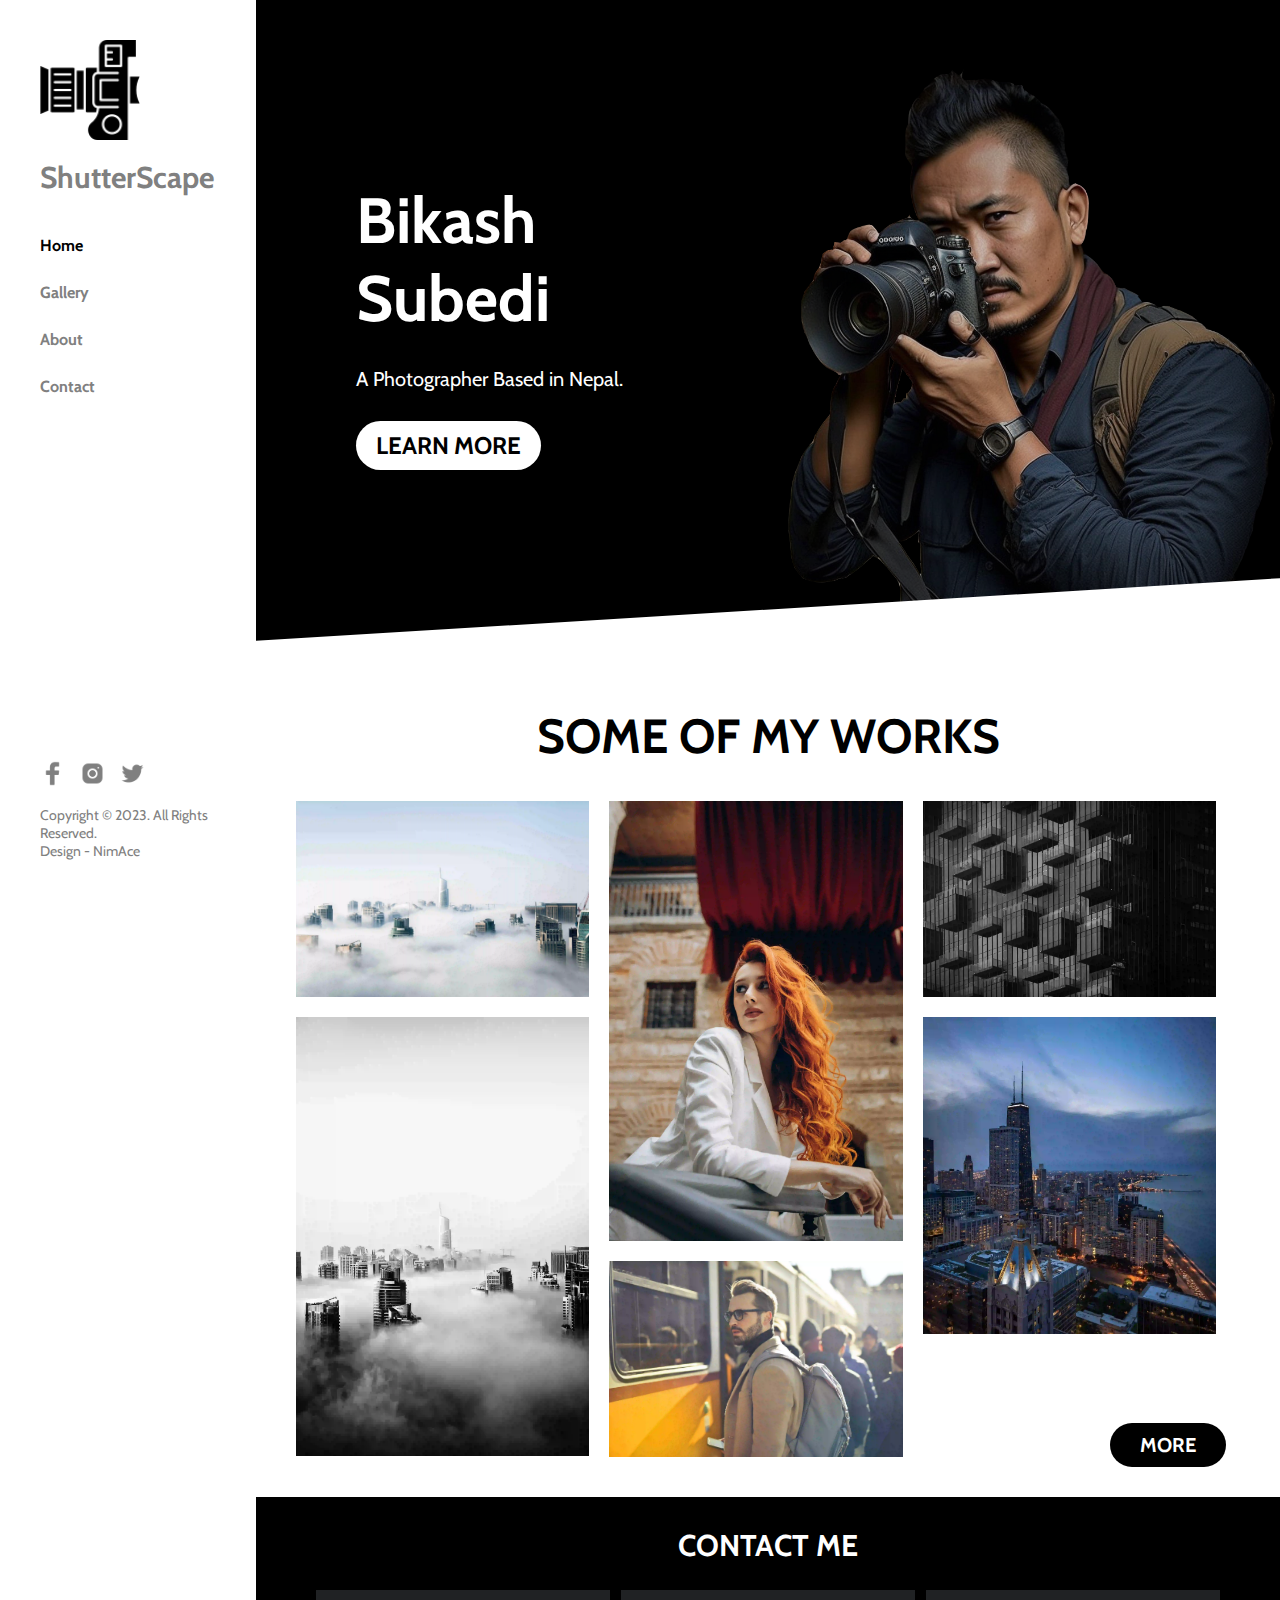
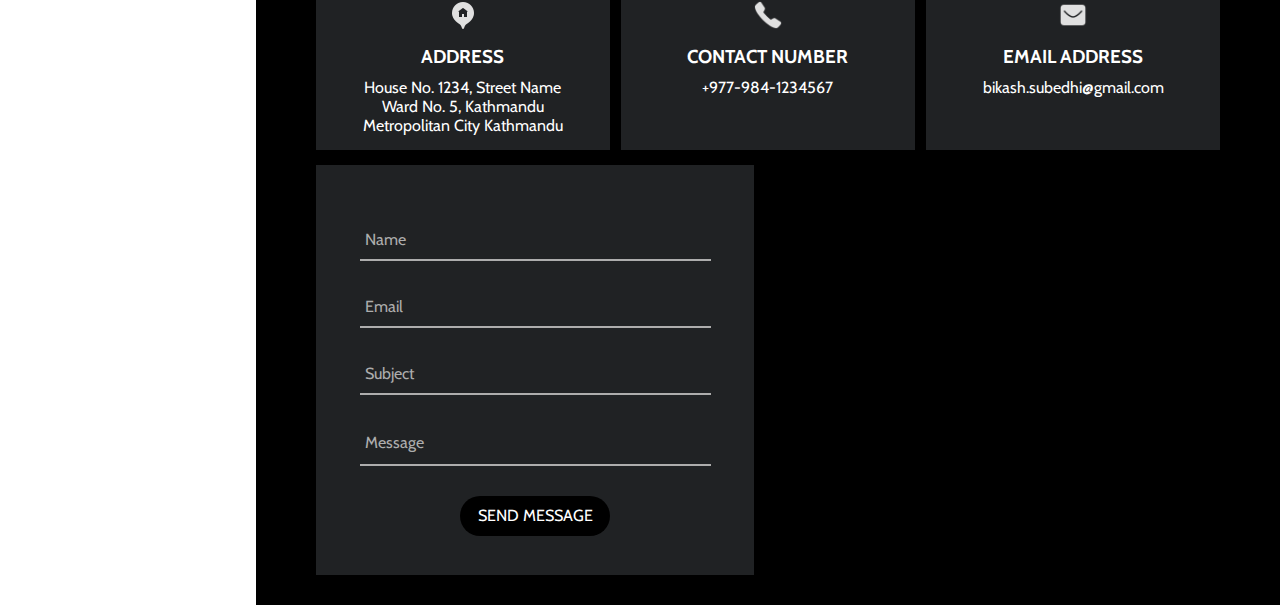
==== commit 85831fe5: "Forms Updated" ====
--- a/ShutterScape/index.html
+++ b/ShutterScape/index.html
@@ -5,7 +5,7 @@
     <meta http-equiv="X-UA-Compatible" content="IE=edge" />
     <meta name="viewport" content="width=device-width, initial-scale=1.0" />
     <link rel="stylesheet" href="CSS/style.css" />
-    <title>SideBar</title>
+    <title>ShutterScape|HomePage</title>
   </head>
   <body>
     <!--------------- Sidebar Begins --------------->
@@ -154,23 +154,28 @@
           </div>
           <div class="contact-info-cards">
             <div class="form">
-              <form class="message" action="index.html" method="post">
-                <input type="text" name="name" placeholder="Name" required />
-                <input type="email" name="email" placeholder="Email" required />
-                <input
-                  type="text"
-                  name="subject"
-                  placeholder="Subject"
-                  required
-                />
-                <textarea
-                  name="message"
-                  rows="8"
-                  cols="80"
-                  placeholder="Message"
-                  required
-                ></textarea>
-                <button type="submit" name="button">SEND MESSAGE</button>
+              <form action="index.html">
+                <div class="txt-field">
+                  <input type="text" id="name" required />
+                  <span></span>
+                  <label for="name">Name</label>
+                </div>
+                <div class="txt-field">
+                  <input type="email" id="email" required />
+                  <span></span>
+                  <label for="email">Email</label>
+                </div>
+                <div class="txt-field">
+                  <input type="text" id="subject" required />
+                  <span></span>
+                  <label for="subject">Subject</label>
+                </div>
+                <div class="txt-field">
+                  <textarea id="message" required></textarea>
+                  <span></span>
+                  <label for="message">Message</label>
+                </div>
+                <input type="submit" value="SEND MESSAGE" />
               </form>
             </div>
             <div class="map">
--- a/ShutterScape/CSS/style.css
+++ b/ShutterScape/CSS/style.css
@@ -4,8 +4,7 @@
   margin: 0;
   padding: 0;
   box-sizing: border-box;
-  font-family: "Cabin", sans-serif;
-  overflow-x: hidden;
+  font-family: "Cabin", sans-serif;;
 }
 a {
   text-decoration: none;
@@ -214,6 +213,7 @@
   flex-direction: column;
   justify-content: center;
   align-items: center;
+  overflow: hidden;
 }
 /*************** HomePage Begins ***************/
 /*************** About Begins ***************/
@@ -324,6 +324,10 @@
   padding: 10px 30px;
   background: #202224;
 }
+main .container .contact-container .contact-info-cards .card h3,
+main .container .contact-container .contact-info-cards .card p {
+  padding: 5px;
+}
 main .container .contact-container .contact-info-cards .map {
   background: none;
   padding: 10px 0 0 0;
@@ -359,9 +363,8 @@
 /*************** Contact Ends ***************/
 /*************** HomePage Ends ***************/
 
-/*************** Gallery Page Begins ***************/
-/*************** Gallery Header Begins ***************/
-main .container .gallery .header {
+/*************** Global Header Begins ***************/
+main .container .header {
   width: 100%;
   height: 200px;
   display: flex;
@@ -369,12 +372,12 @@
   align-items: center;
   justify-content: center;
   text-align: center;
-  padding: 30px;
+  padding: 20px 30px;
   background-color: black;
   position: relative;
   overflow: hidden;
 }
-main .container .gallery .header::before {
+main .container .header::before {
   content: "";
   position: absolute;
   left: 50%;
@@ -385,14 +388,14 @@
   height: 40%;
   z-index: 1;
 }
-main .container .gallery .header .heading {
+main .container .header .heading {
   color: white;
   font-size: 64px;
 }
-/*************** Gallery Header Ends ***************/
-
-/*************** Gallery Container Begins ***************/
-main .container .gallery .gallery-body {
+/*************** Global Header Ends ***************/
+
+/*************** Global Container Begins ***************/
+main .container .body {
   width: 100%;
   height: 100%;
   display: flex;
@@ -402,24 +405,32 @@
   padding: 30px;
   position: relative;
 }
+main .container > * {
+  width: 100%;
+}
+/*************** Global Container Ends ***************/
+
+/*************** Gallery Page Begins ***************/
+/*************** Gallery Container Begins ***************/
 /*************** Categories Begins ***************/
-main .container .gallery .gallery-body .categories {
+main .container .body .categories {
   display: flex;
   flex-direction: row;
 }
-main .container .gallery input {
+main .container .gallery input, main .container .contact input[type=radio]
+{
   display: none;
 }
-main .container .gallery .gallery-body .categories .category-items .category-container {
+main .container .body .categories .category-items .category-container {
   display: flex;
   flex-wrap: wrap;
   height: 30px;
   overflow: hidden;
 }
-main .container .gallery .gallery-body .categories .category-items .open {
+main .container .body .categories .category-items .open {
   height: auto;
 }
-main .container .gallery .gallery-body .categories .category-items .category-container label {
+main .container .body .categories .category-items .category-container label {
   padding: 5px 10px;
   background-color: #d9d9d9;
   border-radius: 50px;
@@ -576,6 +587,334 @@
 /*************** Gallery Container Ends ***************/
 /*************** Gallery Page Ends ***************/
 
+/*************** About Page Begins ***************/
+main .container .about .body .row {
+  width: 100%;
+}
+main .container .about .body .row .img img {
+  width: 100%;
+}
+main .container .about .body .r1 .text h2 {
+  font-size: 56px;
+}
+main .container .about .body .row .text {
+  padding: 20px 15px;
+}
+main .container .about .body .row .text {
+  font-size: 20px;
+}
+main .container .about .body .row:last-child .img img {
+  display: none;
+}
+/*************** About Page Ends ***************/
+
+/*************** Contact Page Begins ***************/
+/*************** Contact Me Begins ***************/
+main .container .contact-me-container {
+  width: 100vw;
+  height: 100%;
+  color: white;
+  display: flex;
+  flex-direction: column;
+  align-items: center;
+  text-align: center;
+  padding: 30px 0;
+  overflow: hidden;
+  position: relative;
+}
+main .container .contact-me-container .contact-heading {
+  margin-bottom: 26px;
+  font-size: 20px;
+}
+main .container .contact-me-container .contact-info-cards > * {
+  width: 100%;
+  display: flex;
+  flex-direction: column;
+  align-items: center;
+  text-align: center;
+  margin-bottom: 15px;
+  padding: 10px 30px;
+  background: #202224;
+}
+main .container .contact-me-container .contact-info-cards .card h3,
+main .container .contact-me-container .contact-info-cards .card p {
+  padding: 10px;
+}
+main .container .contact-me-container .contact-info-cards .map {
+  background: none;
+  padding: 10px 0 0 0;
+  margin-bottom: 0;
+}
+main .container .contact-me-container .contact-info-cards img {
+  height: 30px;
+  margin-bottom: 10px;
+}
+main .container .contact-me-container .contact-info-cards .contact-text .contact-title {
+  font-size: 20px;
+}
+main .container .contact-me-container .contact-info-cards .contact-text .contact-info {
+  font-size: 16px;
+}
+main .container .contact-me-container .contact-info-cards .contact-text > * {
+  margin-bottom: 15px;
+}
+main .container .contact-me-container .contact-info-cards .email .contact-info a {
+  color: white;
+}
+main .container .contact-me-container .contact-info-cards {
+  padding: 0 30px;
+}
+main .container .contact-me-container .contact-info-cards:last-child .form {
+  display: none;
+  padding: 0;
+  margin: 0;
+}
+main .container .contact-me-container .contact-info-cards:last-child .map iframe {
+  height: 400px;
+}
+/*************** Contact Me Ends ***************/
+
+/*************** Hire Me Begins ***************/
+main .container .hire-me-container {
+  width: 100%;
+  height: 100%;
+  color: black;
+  display: flex;
+  flex-direction: column;
+  align-items: center;
+  text-align: center;
+  padding: 30px 0;
+  overflow: hidden;
+  position: relative;
+}
+main .container .hire-me-container .plans-list .plan{
+  width: 85%;
+  display: flex;
+  flex-direction: column;
+  align-items: center;
+  text-align: center;
+  margin:  0 auto 20px auto;
+  padding: 10px 20px;
+  background: #202224;
+  color: white;
+  border-radius: 15px;
+}
+main .container .hire-me-container .plans-list .plan > *{
+  margin: 10px;
+}
+main .container .hire-me-container .plans-list .plan .features .feature-list .feature-item{
+  margin-bottom: 10px;
+}
+main .container .hire-me-container .plans-list .plan .button {
+  padding: 10px 20px;
+  background: #202224;
+  border: 1px solid white;
+  border-radius: 5px;
+}
+main .container .hire-me-container .plans-list .plan .button a{
+  text-decoration: none;
+  color: white;
+}
+/*************** Hire Me Ends ***************/
+
+/*************** Review Begins ***************/
+main .container .review-container {
+  width: 100vw;
+  height: 100%;
+  color: black;
+  display: flex;
+  flex-direction: column;
+  align-items: center;
+  text-align: center;
+  overflow: visible;
+  position: relative;
+}
+main .container .review-container .form {
+  display: block;
+  width: 100%;
+}
+main .container .review-container .form form {
+  width: 80%;
+  margin: 0 auto;
+}
+main .container .review-container .form form {
+  box-sizing: border-box;
+  width: 80%;
+  display: flex;
+  flex-direction: column;
+  align-items: center;
+}
+main .container .review-container .form form .txt-field {
+  position: relative;
+  border-bottom: 2px solid #adadad;
+  margin: 25px 0 0 0;
+  overflow-x: visible;
+  width: 100%;
+}
+main .container .review-container .form form .txt-field input,
+main .container .review-container .form form .txt-field textarea {
+  width: 100%;
+  padding: 0 5px;
+  height: 40px;
+  font-size: 16px;
+  border: none;
+  background: none;
+  outline: none;
+  color: white;
+}
+main .container .review-container .form form .txt-field textarea {
+  max-height: 80px;
+  padding: 10px 0;
+  resize: none;
+}
+main .container .review-container .form form .txt-field label {
+  position: absolute;
+  top: 50%;
+  left: 5px;
+  color: #adadad;
+  transform: translateY(-50%);
+  font-size: 16px;
+  pointer-events: none;
+  transition: 0.5s;
+}
+main .container .review-container .form form .txt-field input:focus ~ label,
+main .container .review-container .form form .txt-field input:valid ~ label,
+main .container .review-container .form form .txt-field textarea:focus ~ label,
+main .container .review-container .form form .txt-field textarea:valid ~ label {
+  top: -5px;
+  font-size: 12px;
+  color: white;
+}
+main .container .review-container .form form input[type="submit"] {
+  width: 100%;
+  max-width: 150px;
+  height: 40px;
+  border: none;
+  outline: none;
+  background: black;
+  color: white;
+  font-size: 16px;
+  border-radius: 20px;
+  cursor: pointer;
+  margin: 30px 0 10px 0;
+}
+main .container .contact-container .contact-info-cards:last-child .form {
+  display: block;
+  display: flex;
+  justify-content: center;
+  align-items: center;
+}
+main .container .review-container .form form .txt-field input,
+main .container .review-container .form form .txt-field textarea{
+  width: 100%;
+  padding: 10px;
+  border: none;
+  color: black;
+  height: auto;
+}
+main .container .review-container .form form .txt-field input:focus ~ label,
+main .container .review-container .form form .txt-field input:valid ~ label,
+main .container .review-container .form form .txt-field textarea:focus ~ label 
+main .container .review-container .form form .txt-field textarea:valid ~ label {
+  color: black;
+  z-index: 1;
+}
+/*************** Stars Begins ***************/
+main .container .review-container .form form .stars{
+  display: flex;
+  justify-content: space-evenly;
+  align-items: center;
+  margin: 30px 0 30px 0;
+}
+main .container .review-container .form form .stars label svg path{
+  fill: none;
+  stroke: #d9d9d9;
+  stroke-linejoin: round;
+  stroke-width: 32px;
+}
+#star1:checked ~ .star1 svg path{
+  fill: #d9d9d9;
+  transition: .5s;
+}
+#star1:checked ~ .star2 svg path,
+#star1:checked ~ .star3 svg path,
+#star1:checked ~ .star4 svg path,
+#star1:checked ~ .star5 svg path{
+  fill: none;
+  transition: .5s;
+}
+#star2:checked ~ .star1 svg path,
+#star2:checked ~ .star2 svg path{
+  fill: #d9d9d9;
+  transition: .5s;
+}
+#star2:checked ~ .star3 svg path,
+#star2:checked ~ .star4 svg path,
+#star2:checked ~ .star5 svg path{
+  fill: none;
+  transition: .5s;
+}
+#star3:checked ~ .star1 svg path,
+#star3:checked ~ .star2 svg path,
+#star3:checked ~ .star3 svg path{
+  fill: #d9d9d9;
+  transition: .5s;
+}
+#star3:checked ~ .star4 svg path,
+#star3:checked ~ .star5 svg path{
+  fill: none;
+  transition: .5s;
+}
+#star4:checked ~ .star1 svg path,
+#star4:checked ~ .star2 svg path,
+#star4:checked ~ .star3 svg path,
+#star4:checked ~ .star4 svg path{
+  fill: #d9d9d9;
+  transition: .5s;
+}
+#star4:checked ~ .star5 svg path{
+  fill: none;
+  transition: .5s;
+}
+#star5:checked ~ .star1 svg path,
+#star5:checked ~ .star2 svg path,
+#star5:checked ~ .star3 svg path,
+#star5:checked ~ .star4 svg path,
+#star5:checked ~ .star5 svg path{
+  fill: #d9d9d9;
+  transition: .5s;
+}
+/*************** Stars Ends ***************/
+
+/*************** Review List Starts ***************/
+main .container .review-container .review-list{
+  width: 80%;
+  height: 100px;
+  display: flex;
+  flex-direction: column;
+  align-items: center;
+  text-align: center;
+  overflow: hidden;
+  position: relative;
+  background-color: #d9d9d9;
+  margin: 0 30px;
+}
+/*************** Review List Ends ***************/
+/*************** Review Ends ***************/
+#contact1:checked ~ .contact-body .contact-box .hire-me-container,
+#contact1:checked ~ .contact-body .contact-box .review-container{
+  display: none;
+}
+#contact2:checked ~ .contact-body .contact-box .contact-me-container,
+#contact2:checked ~ .contact-body .contact-box .review-container{
+  display: none;
+}
+#contact3:checked ~ .contact-body .contact-box .hire-me-container,
+#contact3:checked ~ .contact-body .contact-box .contact-me-container{
+  display: none;
+}
+/*************** Contact Page Ends ***************/
+
 /*************** Footer Begins ***************/
 main .container .footer {
   width: 100%;
@@ -655,7 +994,7 @@
     transform: scale(0);
   }
   /*************** Nav Begins ***************/
-  aside .container .nav .nav-list .nav-items .active{
+  aside .container .nav .nav-list .nav-items .active {
     color: #000;
   }
   aside .container .menu-contents > * {
@@ -797,34 +1136,72 @@
   main .container .contact-container .contact-info-cards:last-child > * {
     width: 48.5%;
   }
+  form {
+    box-sizing: border-box;
+    width: 80%;
+    display: flex;
+    flex-direction: column;
+    align-items: center;
+  }
+  form .txt-field {
+    position: relative;
+    border-bottom: 2px solid #adadad;
+    margin: 25px 0 0 0;
+    overflow-x: visible;
+    width: 100%;
+  }
+  form .txt-field input,
+  form .txt-field textarea {
+    width: 100%;
+    padding: 0 5px;
+    height: 40px;
+    font-size: 16px;
+    border: none;
+    background: none;
+    outline: none;
+    color: white;
+  }
+  form .txt-field textarea {
+    max-height: 80px;
+    padding: 10px 0;
+    resize: none;
+  }
+  form .txt-field label {
+    position: absolute;
+    top: 50%;
+    left: 5px;
+    color: #adadad;
+    transform: translateY(-50%);
+    font-size: 16px;
+    pointer-events: none;
+    transition: 0.5s;
+  }
+  form .txt-field input:focus ~ label,
+  form .txt-field input:valid ~ label,
+  form .txt-field textarea:focus ~ label,
+  form .txt-field textarea:valid ~ label {
+    top: -5px;
+    font-size: 12px;
+    color: white;
+  }
+  form input[type="submit"] {
+    width: 100%;
+    max-width: 150px;
+    height: 40px;
+    border: none;
+    outline: none;
+    background: black;
+    color: white;
+    font-size: 16px;
+    border-radius: 20px;
+    cursor: pointer;
+    margin: 30px 0 10px 0;
+  }
   main .container .contact-container .contact-info-cards:last-child .form {
     display: block;
-  }
-  main .container .contact-container .contact-info-cards:last-child .form form {
-    padding: 30px;
-    width: 100%;
-  }
-  main .container .contact-container .contact-info-cards:last-child .form form input,
-  main .container .contact-container .contact-info-cards:last-child .form form textarea {
-    width: 100%;
-    padding: 10px;
-    margin-bottom: 30px;
-    border: none;
-    border: 1px solid white;
-    background-color: #202224;
-    color: white;
-    height: auto;
-  }
-  main .container .contact-container .contact-info-cards:last-child .form form input::placeholder,
-  main .container .contact-container .contact-info-cards:last-child .form form textarea::placeholder {
-    font-size: 18px;
-  }
-  main .container .contact-container .contact-info-cards:last-child .form form button {
-    font-size: 18px;
-    padding: 10px 30px;
-    color: #202224;
-    background-color: white;
-    border-radius: 50px;
+    display: flex;
+    justify-content: center;
+    align-items: center;
   }
   main .container .contact-container .map iframe {
     width: 100%;
@@ -839,22 +1216,22 @@
   /*************** Footer Ends ***************/
   /*************** HomePage Ends ***************/
 
+  /*************** Global Header Begins ***************/
+  main .container .header::before {
+    transform: translate(-50%, 100%) rotate(-1.9deg);
+  }
+  /*************** Global Header Ends ***************/
   /*************** Gallery Page Begins ***************/
-  /*************** Gallery Header Begins ***************/
-  main .container .gallery .header::before {
-    transform: translate(-50%, 100%) rotate(-1.9deg);
-  }
-  /*************** Gallery Header Ends ***************/
 
   /*************** Gallery Container Begins ***************/
   /*************** Categories Begins ***************/
-  main .container .gallery .gallery-body .categories {
-    width: 100%;
-  }
-  main .container .gallery .gallery-body .categories .category-items {
-    width: 100%;
-  }
-  main .container .gallery .gallery-body .categories .category-items .category-container {
+  main .container .body .categories {
+    width: 100%;
+  }
+  main .container .body .categories .category-items {
+    width: 100%;
+  }
+  main .container .body .categories .category-items .category-container {
     display: flex;
     width: 100%;
     align-items: center;
@@ -863,7 +1240,7 @@
   main .container .gallery .gallery-body .categories .kebab {
     display: none;
   }
-  main .container .gallery .gallery-body .categories .category-items .category-container label {
+  main .container .body .categories .category-items .category-container label {
     padding: 5px 15px;
   }
   /*************** Categories Ends ***************/
@@ -878,17 +1255,14 @@
   }
   main .container .gallery .gallery-body .col .pic {
     margin-bottom: 15px;
-    border-radius: 10px;
     padding: 0;
     transition: 0.5s;
     position: relative;
-    box-shadow: 3px 3px 5px rgb(83, 83, 83);
     overflow: hidden;
   }
-  main .container .gallery .gallery-body .col .pic img{
+  main .container .gallery .gallery-body .col .pic img {
     width: 100%;
     height: 100%;
-    border-radius: 10px;
   }
   main .container .gallery .gallery-body .col .pic::before {
     content: "SHUTTERSCAPE";
@@ -911,7 +1285,6 @@
     bottom: 0;
     left: 0;
     width: 100%;
-    border-radius: 10px;
     height: 0;
     background-color: rgba(0, 0, 0, 0.4);
     transition: 0.3s;
@@ -926,6 +1299,90 @@
   /*************** Images Ends ***************/
   /*************** Gallery Container Ends ***************/
   /*************** Gallery Page Ends ***************/
+
+  /*************** About Page Begins ***************/
+  main .container .about .about-body .row {
+    display: flex;
+    width: 100%;
+    padding-bottom: 50px;
+  }
+  main .container .about .about-body .row .text {
+    width: calc(100%-600px);
+    display: flex;
+    flex-direction: column;
+    justify-content: center;
+    padding: 0 30px;
+  }
+  main .container .about .about-body .r2,
+  .r4 {
+    display: flex;
+    flex-direction: row-reverse;
+  }
+  main .container .about .body .row:last-child .img img {
+    display: block;
+  }
+  /*************** About Page Ends ***************/
+  
+  /*************** Contact Page Begins ***************/
+  /*************** Contact Me Begins ***************/
+  main .container .contact-body .contact-box .contact-me-container{
+    flex-direction: row;
+    width: 100%;
+    padding-bottom: 0;
+  }
+  main .container .contact-me-container .contact-info-cards {
+    width: 100%;
+    padding: 0 5px;
+  }
+  main .container .contact-me-container .contact-info-cards:last-child .map iframe {
+    height: 350px;
+  }
+  /*************** Contact Me Ends ***************/
+
+  /*************** Hire Me Begins ***************/
+  main .container .hire-me-container{
+    flex-direction: column;
+    width: 100%;
+    padding: 20px 0 0 0;
+  }
+  main .container .hire-me-container .plans-list{
+    display: flex;
+    justify-content: space-evenly;
+  }
+  main .container .hire-me-container .plans-list .plan{
+    width: 24%;
+    min-height: 415px;
+    height: 100%;
+    position: relative;
+    margin-bottom: 0;
+  }
+  main .container .hire-me-container .plans-list .plan .button{
+    position: absolute;
+    bottom: 10px;
+  }
+  main .container .hire-me-container .plans-list .plan .button:hover{
+    background-color: #f5f5f5;
+    transition: .5s;
+  }
+  main .container .hire-me-container .plans-list .plan .button:hover a{
+    color: #000;
+    transition: .5s;
+  }
+  /*************** Hire Me Ends ***************/
+
+  /*************** Review Begins ***************/
+  main .container .review-container{
+    width: 60vw;
+  }
+  main .container .review-container .form{
+    width: 100%   ;
+  }
+  main .container .review-container .review-list{
+    width: 100%;
+    padding: 0 30px;
+  }
+  /*************** Review Ends ***************/
+  /*************** Contact Page Ends ***************/
   /*************** Main Ends ***************/
 }
 /*************** Desktop Ends ***************/
@@ -939,4 +1396,4 @@
     transform: translateX(0);
   }
 }
-/*************** Animation Ends ***************/
+/*************** Animation Ends ***************/